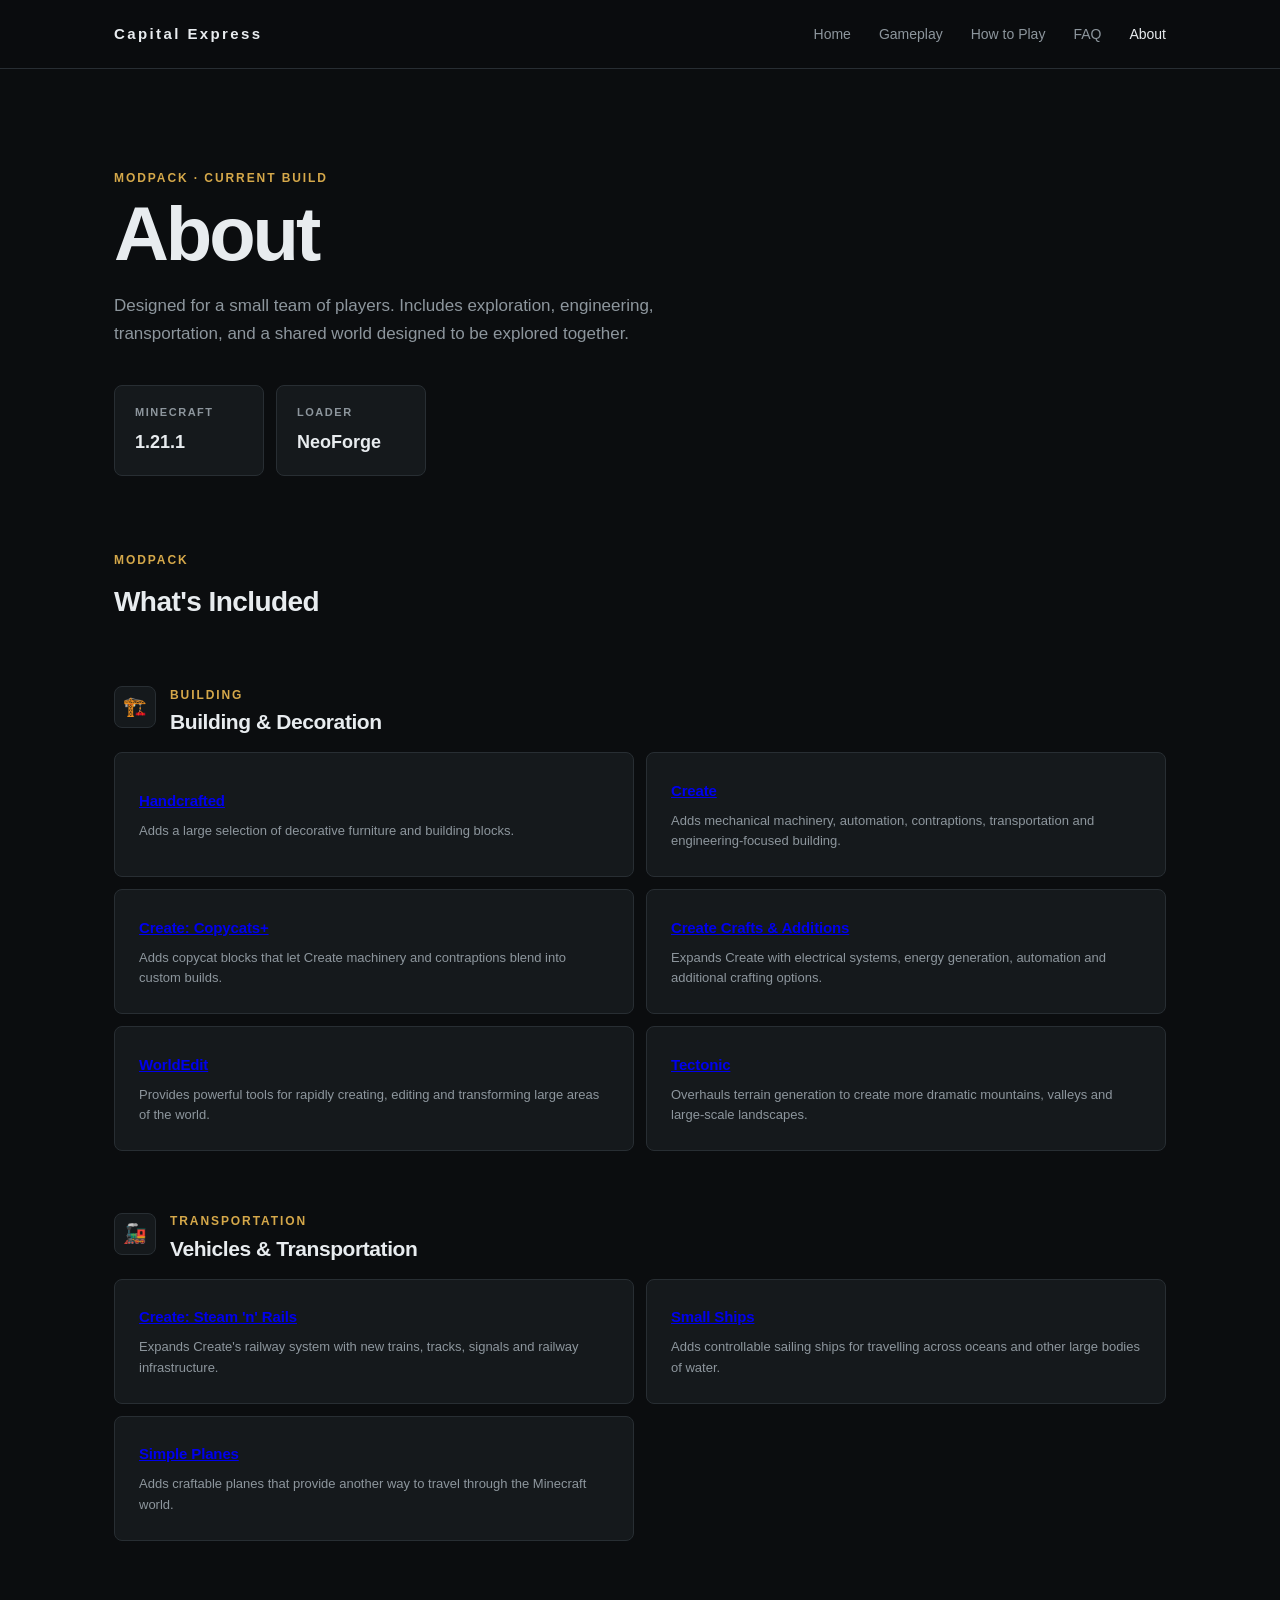
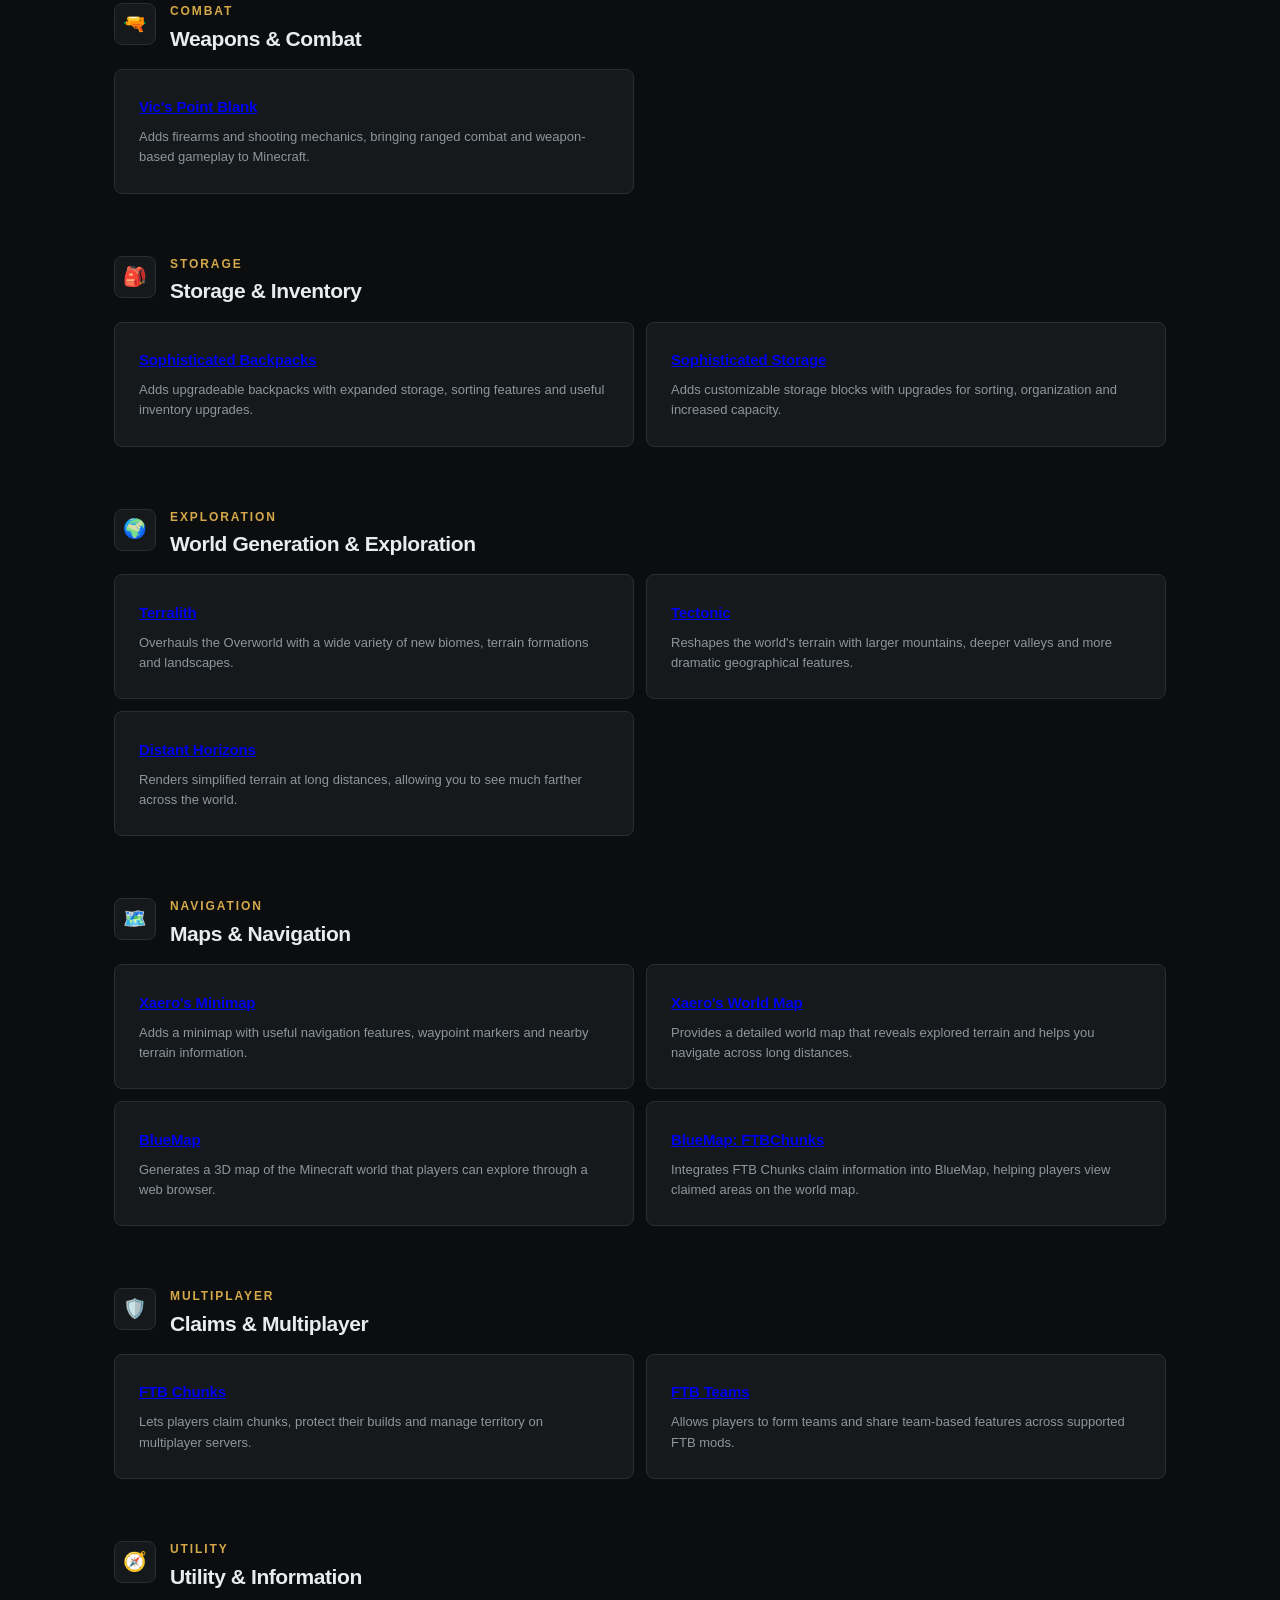
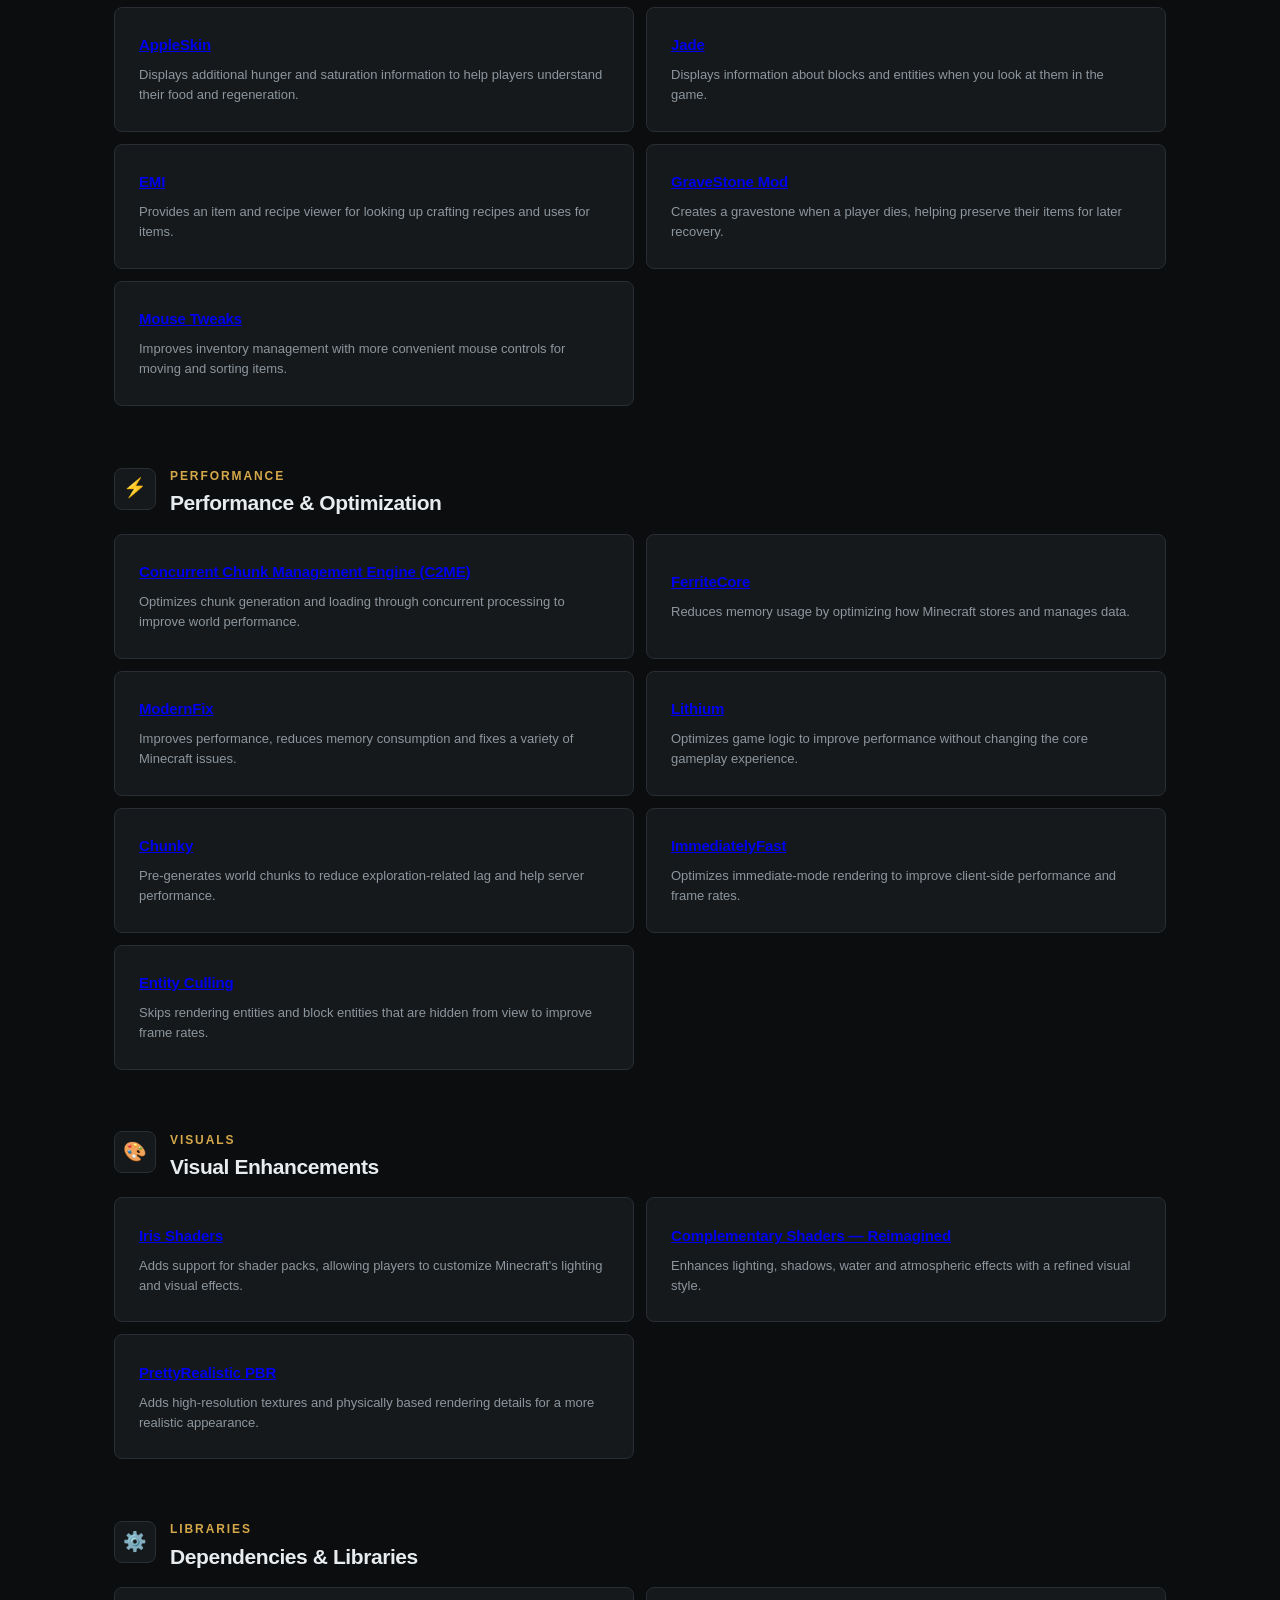
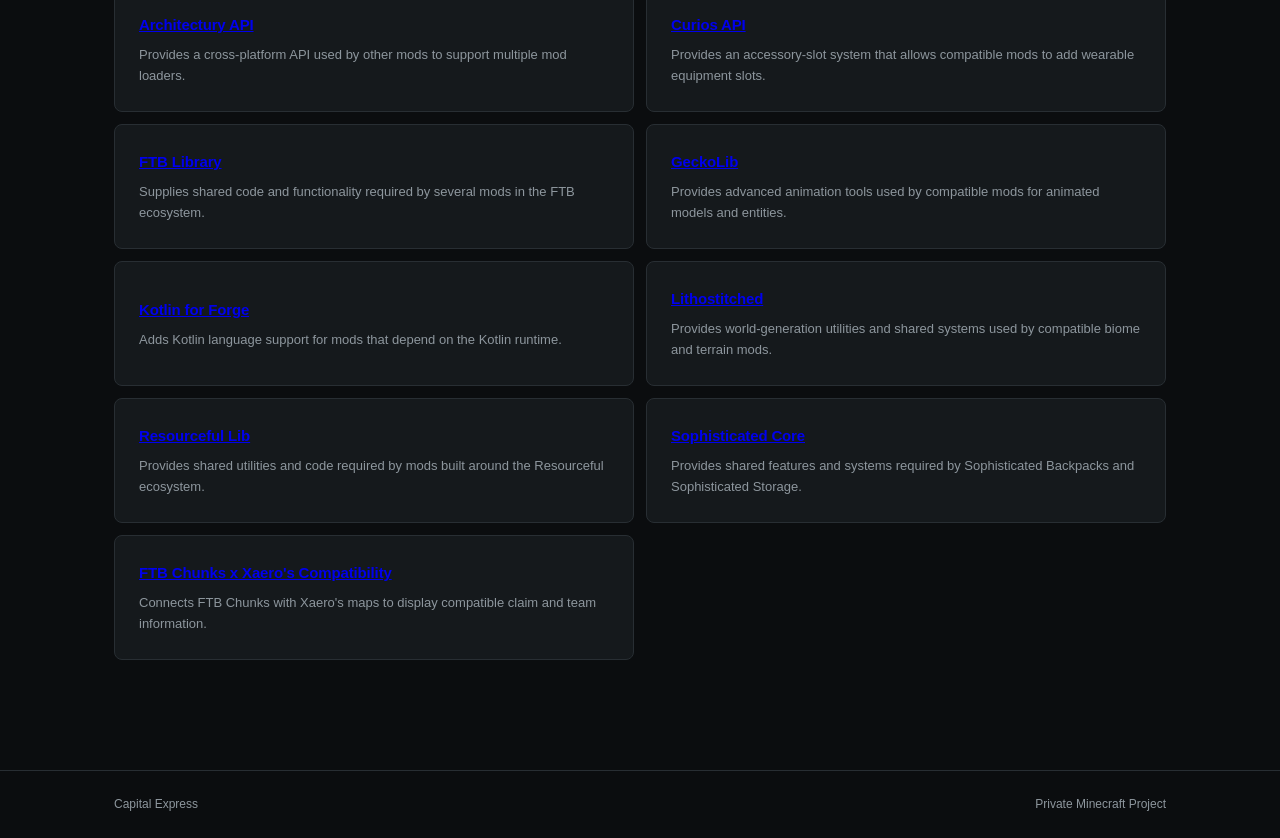
==== about.html @ d64d9ef9 "Update about.html" ====
<!DOCTYPE html>
<html lang="en">
<head>
    <meta charset="UTF-8">
    <meta name="viewport" content="width=device-width, initial-scale=1.0">

    <title>About — Capital Express</title>
    <meta name="description" content="Designed for a small team of players. Includes exploration, engineering, transportation, and a shared world designed to be explored together.">

    <link rel="icon" href="./favicon.ico" type="image/x-icon">
    <link rel="stylesheet" href="style.css">
</head>

<body>

    <header class="navbar">
        <div class="nav-container">

            <a href="index.html" class="logo">
                Capital Express
            </a>

            <nav>
                <a href="index.html">Home</a>
                <a href="gameplay.html">Gameplay</a>
                <a href="how-to-play.html">How to Play</a>
                <a href="faq.html">FAQ</a>
                <a href="about.html" class="active">About</a>
            </nav>

        </div>
    </header>


    <main>

        <!-- Page Header -->
        <section class="page-header">

            <div class="page-header-content">

                <p class="eyebrow">
                    MODPACK · CURRENT BUILD
                </p>

                <h1>About</h1>

                <p class="page-intro">
                Designed for a small team of players. 
                Includes exploration, engineering, transportation, and a shared world designed to be explored together.
                </p>

                <div class="version-info">
                    <div>
                        <span class="card-label">MINECRAFT</span>
                        <strong>1.21.1</strong>
                    </div>

                    <div>
                        <span class="card-label">LOADER</span>
                        <strong>NeoForge</strong>
                    </div>
                </div>

            </div>

        </section>


        <!-- Modpack -->
        <section class="modpack">

            <div class="section-heading">
                <span class="eyebrow">MODPACK</span>
                <h2>What's Included</h2>
            </div>

<!-- Building & Decoration -->

<section class="mod-category">


<div class="mod-category-header">
    <span class="mod-category-icon">🏗️</span>

    <div>
        <span class="eyebrow">BUILDING</span>
        <h3>Building &amp; Decoration</h3>
    </div>
</div>

<div class="mod-list">

    <article class="mod-item">
        <h4><a href="https://www.curseforge.com/minecraft/mc-mods/handcrafted" target="_blank" rel="noopener noreferrer">Handcrafted</a></h4>
        <p>
            Adds a large selection of decorative furniture
            and building blocks.
        </p>
    </article>

    <article class="mod-item">
        <h4><a href="https://www.curseforge.com/minecraft/mc-mods/create" target="_blank" rel="noopener noreferrer">Create</a></h4>
        <p>
            Adds mechanical machinery, automation, contraptions,
            transportation and engineering-focused building.
        </p>
    </article>

    <article class="mod-item">
        <h4><a href="https://www.curseforge.com/minecraft/mc-mods/copycats" target="_blank" rel="noopener noreferrer">Create: Copycats+</a></h4>
        <p>
            Adds copycat blocks that let Create machinery and
            contraptions blend into custom builds.
        </p>
    </article>

    <article class="mod-item">
        <h4><a href="https://www.curseforge.com/minecraft/mc-mods/createaddition" target="_blank" rel="noopener noreferrer">Create Crafts &amp; Additions</a></h4>
        <p>
            Expands Create with electrical systems, energy generation,
            automation and additional crafting options.
        </p>
    </article>

    <article class="mod-item">
        <h4><a href="https://www.curseforge.com/minecraft/mc-mods/worldedit" target="_blank" rel="noopener noreferrer">WorldEdit</a></h4>
        <p>
            Provides powerful tools for rapidly creating, editing
            and transforming large areas of the world.
        </p>
    </article>

    <article class="mod-item">
        <h4><a href="https://www.curseforge.com/minecraft/mc-mods/tectonic" target="_blank" rel="noopener noreferrer">Tectonic</a></h4>
        <p>
            Overhauls terrain generation to create more dramatic
            mountains, valleys and large-scale landscapes.
        </p>
    </article>

</div>


</section>

<!-- Transportation -->

<section class="mod-category">


<div class="mod-category-header">
    <span class="mod-category-icon">🚂</span>

    <div>
        <span class="eyebrow">TRANSPORTATION</span>
        <h3>Vehicles &amp; Transportation</h3>
    </div>
</div>

<div class="mod-list">

    <article class="mod-item">
        <h4><a href="https://www.curseforge.com/minecraft/mc-mods/steam-n-rails-neoforge" target="_blank" rel="noopener noreferrer">Create: Steam 'n' Rails</a></h4>
        <p>
            Expands Create's railway system with new trains,
            tracks, signals and railway infrastructure.
        </p>
    </article>

    <article class="mod-item">
        <h4><a href="https://www.curseforge.com/minecraft/mc-mods/small-ships" target="_blank" rel="noopener noreferrer">Small Ships</a></h4>
        <p>
            Adds controllable sailing ships for travelling across
            oceans and other large bodies of water.
        </p>
    </article>

    <article class="mod-item">
        <h4><a href="https://www.curseforge.com/minecraft/mc-mods/simple-planes" target="_blank" rel="noopener noreferrer">Simple Planes</a></h4>
        <p>
            Adds craftable planes that provide another way to
            travel through the Minecraft world.
        </p>
    </article>

</div>


</section>

<!-- Weapons & Combat -->

<section class="mod-category">


<div class="mod-category-header">
    <span class="mod-category-icon">🔫</span>

    <div>
        <span class="eyebrow">COMBAT</span>
        <h3>Weapons &amp; Combat</h3>
    </div>
</div>

<div class="mod-list">

    <article class="mod-item">
        <h4><a href="https://www.curseforge.com/minecraft/mc-mods/vics-point-blank" target="_blank" rel="noopener noreferrer">Vic's Point Blank</a></h4>
        <p>
            Adds firearms and shooting mechanics, bringing
            ranged combat and weapon-based gameplay to Minecraft.
        </p>
    </article>

</div>


</section>

<!-- Storage & Inventory -->

<section class="mod-category">


<div class="mod-category-header">
    <span class="mod-category-icon">🎒</span>

    <div>
        <span class="eyebrow">STORAGE</span>
        <h3>Storage &amp; Inventory</h3>
    </div>
</div>

<div class="mod-list">

    <article class="mod-item">
        <h4><a href="https://www.curseforge.com/minecraft/mc-mods/sophisticated-backpacks" target="_blank" rel="noopener noreferrer">Sophisticated Backpacks</a></h4>
        <p>
            Adds upgradeable backpacks with expanded storage,
            sorting features and useful inventory upgrades.
        </p>
    </article>

    <article class="mod-item">
        <h4><a href="https://www.curseforge.com/minecraft/mc-mods/sophisticated-storage" target="_blank" rel="noopener noreferrer">Sophisticated Storage</a></h4>
        <p>
            Adds customizable storage blocks with upgrades
            for sorting, organization and increased capacity.
        </p>
    </article>

</div>


</section>

<!-- World Generation -->

<section class="mod-category">


<div class="mod-category-header">
    <span class="mod-category-icon">🌍</span>

    <div>
        <span class="eyebrow">EXPLORATION</span>
        <h3>World Generation &amp; Exploration</h3>
    </div>
</div>

<div class="mod-list">

    <article class="mod-item">
        <h4><a href="https://www.curseforge.com/minecraft/mc-mods/terralith" target="_blank" rel="noopener noreferrer">Terralith</a></h4>
        <p>
            Overhauls the Overworld with a wide variety of
            new biomes, terrain formations and landscapes.
        </p>
    </article>

    <article class="mod-item">
        <h4><a href="https://www.curseforge.com/minecraft/mc-mods/tectonic" target="_blank" rel="noopener noreferrer">Tectonic</a></h4>
        <p>
            Reshapes the world's terrain with larger mountains,
            deeper valleys and more dramatic geographical features.
        </p>
    </article>

    <article class="mod-item">
        <h4><a href="https://www.curseforge.com/minecraft/mc-mods/distant-horizons" target="_blank" rel="noopener noreferrer">Distant Horizons</a></h4>
        <p>
            Renders simplified terrain at long distances,
            allowing you to see much farther across the world.
        </p>
    </article>

</div>


</section>

<!-- Maps & Navigation -->

<section class="mod-category">


<div class="mod-category-header">
    <span class="mod-category-icon">🗺️</span>

    <div>
        <span class="eyebrow">NAVIGATION</span>
        <h3>Maps &amp; Navigation</h3>
    </div>
</div>

<div class="mod-list">

    <article class="mod-item">
        <h4><a href="https://www.curseforge.com/minecraft/mc-mods/xaeros-minimap" target="_blank" rel="noopener noreferrer">Xaero's Minimap</a></h4>
        <p>
            Adds a minimap with useful navigation features,
            waypoint markers and nearby terrain information.
        </p>
    </article>

    <article class="mod-item">
        <h4><a href="https://www.curseforge.com/minecraft/mc-mods/xaeros-world-map" target="_blank" rel="noopener noreferrer">Xaero's World Map</a></h4>
        <p>
            Provides a detailed world map that reveals explored
            terrain and helps you navigate across long distances.
        </p>
    </article>

    <article class="mod-item">
        <h4><a href="https://www.curseforge.com/minecraft/mc-mods/bluemap" target="_blank" rel="noopener noreferrer">BlueMap</a></h4>
        <p>
            Generates a 3D map of the Minecraft world that
            players can explore through a web browser.
        </p>
    </article>

    <article class="mod-item">
        <h4><a href="https://www.curseforge.com/minecraft/mc-mods/bluemap-ftbchunks" target="_blank" rel="noopener noreferrer">BlueMap: FTBChunks</a></h4>
        <p>
            Integrates FTB Chunks claim information into BlueMap,
            helping players view claimed areas on the world map.
        </p>
    </article>

</div>


</section>

<!-- Claims & Multiplayer -->

<section class="mod-category">


<div class="mod-category-header">
    <span class="mod-category-icon">🛡️</span>

    <div>
        <span class="eyebrow">MULTIPLAYER</span>
        <h3>Claims &amp; Multiplayer</h3>
    </div>
</div>

<div class="mod-list">

    <article class="mod-item">
        <h4><a href="https://www.curseforge.com/minecraft/mc-mods/ftb-chunks-forge" target="_blank" rel="noopener noreferrer">FTB Chunks</a></h4>
        <p>
            Lets players claim chunks, protect their builds
            and manage territory on multiplayer servers.
        </p>
    </article>

    <article class="mod-item">
        <h4><a href="https://www.curseforge.com/minecraft/mc-mods/ftb-teams-forge" target="_blank" rel="noopener noreferrer">FTB Teams</a></h4>
        <p>
            Allows players to form teams and share team-based
            features across supported FTB mods.
        </p>
    </article>

</div>


</section>

<!-- Utility & Information -->

<section class="mod-category">


<div class="mod-category-header">
    <span class="mod-category-icon">🧭</span>

    <div>
        <span class="eyebrow">UTILITY</span>
        <h3>Utility &amp; Information</h3>
    </div>
</div>

<div class="mod-list">

    <article class="mod-item">
        <h4><a href="https://www.curseforge.com/minecraft/mc-mods/appleskin" target="_blank" rel="noopener noreferrer">AppleSkin</a></h4>
        <p>
            Displays additional hunger and saturation information
            to help players understand their food and regeneration.
        </p>
    </article>

    <article class="mod-item">
        <h4><a href="https://www.curseforge.com/minecraft/mc-mods/jade" target="_blank" rel="noopener noreferrer">Jade</a></h4>
        <p>
            Displays information about blocks and entities
            when you look at them in the game.
        </p>
    </article>

    <article class="mod-item">
        <h4><a href="https://www.curseforge.com/minecraft/mc-mods/emi" target="_blank" rel="noopener noreferrer">EMI</a></h4>
        <p>
            Provides an item and recipe viewer for looking up
            crafting recipes and uses for items.
        </p>
    </article>

    <article class="mod-item">
        <h4><a href="https://www.curseforge.com/minecraft/mc-mods/gravestone-mod" target="_blank" rel="noopener noreferrer">GraveStone Mod</a></h4>
        <p>
            Creates a gravestone when a player dies,
            helping preserve their items for later recovery.
        </p>
    </article>

    <article class="mod-item">
        <h4><a href="https://www.curseforge.com/minecraft/mc-mods/mouse-tweaks" target="_blank" rel="noopener noreferrer">Mouse Tweaks</a></h4>
        <p>
            Improves inventory management with more convenient
            mouse controls for moving and sorting items.
        </p>
    </article>

</div>

</section>

<!-- Performance & Optimization -->

<section class="mod-category">


<div class="mod-category-header">
    <span class="mod-category-icon">⚡</span>

    <div>
        <span class="eyebrow">PERFORMANCE</span>
        <h3>Performance &amp; Optimization</h3>
    </div>
</div>

<div class="mod-list">

    <article class="mod-item">
        <h4><a href="https://www.curseforge.com/minecraft/mc-mods/c2me" target="_blank" rel="noopener noreferrer">Concurrent Chunk Management Engine (C2ME)</a></h4>
        <p>
            Optimizes chunk generation and loading through
            concurrent processing to improve world performance.
        </p>
    </article>

    <article class="mod-item">
        <h4><a href="https://www.curseforge.com/minecraft/mc-mods/ferritecore" target="_blank" rel="noopener noreferrer">FerriteCore</a></h4>
        <p>
            Reduces memory usage by optimizing how Minecraft
            stores and manages data.
        </p>
    </article>

    <article class="mod-item">
        <h4><a href="https://www.curseforge.com/minecraft/mc-mods/modernfix" target="_blank" rel="noopener noreferrer">ModernFix</a></h4>
        <p>
            Improves performance, reduces memory consumption
            and fixes a variety of Minecraft issues.
        </p>
    </article>

    <article class="mod-item">
        <h4><a href="https://www.curseforge.com/minecraft/mc-mods/lithium" target="_blank" rel="noopener noreferrer">Lithium</a></h4>
        <p>
            Optimizes game logic to improve performance
            without changing the core gameplay experience.
        </p>
    </article>

    <article class="mod-item">
        <h4><a href="https://www.curseforge.com/minecraft/mc-mods/chunky-pregenerator" target="_blank" rel="noopener noreferrer">Chunky</a></h4>
        <p>
            Pre-generates world chunks to reduce exploration-related
            lag and help server performance.
        </p>
    </article>

    <article class="mod-item">
        <h4><a href="https://www.curseforge.com/minecraft/mc-mods/immediatelyfast" target="_blank" rel="noopener noreferrer">ImmediatelyFast</a></h4>
        <p>
            Optimizes immediate-mode rendering to improve
            client-side performance and frame rates.
        </p>
    </article>

    <article class="mod-item">
        <h4><a href="https://www.curseforge.com/minecraft/mc-mods/entityculling" target="_blank" rel="noopener noreferrer">Entity Culling</a></h4>
        <p>
            Skips rendering entities and block entities that
            are hidden from view to improve frame rates.
        </p>
    </article>

</div>


</section>

<!-- Visual Enhancements -->

<section class="mod-category">


<div class="mod-category-header">
    <span class="mod-category-icon">🎨</span>

    <div>
        <span class="eyebrow">VISUALS</span>
        <h3>Visual Enhancements</h3>
    </div>
</div>

<div class="mod-list">

    <article class="mod-item">
        <h4><a href="https://www.curseforge.com/minecraft/mc-mods/irisshaders" target="_blank" rel="noopener noreferrer">Iris Shaders</a></h4>
        <p>
            Adds support for shader packs, allowing players
            to customize Minecraft's lighting and visual effects.
        </p>
    </article>

    <article class="mod-item">
        <h4><a href="https://www.curseforge.com/minecraft/shaders/complementary-reimagined" target="_blank" rel="noopener noreferrer">Complementary Shaders — Reimagined</a></h4>
        <p>
            Enhances lighting, shadows, water and atmospheric
            effects with a refined visual style.
        </p>
    </article>

    <article class="mod-item">
        <h4><a href="https://www.curseforge.com/minecraft/texture-packs/prettyrealistic-pbr" target="_blank" rel="noopener noreferrer">PrettyRealistic PBR</a></h4>
        <p>
            Adds high-resolution textures and physically based
            rendering details for a more realistic appearance.
        </p>
    </article>

</div>


</section>

<!-- Dependencies & Libraries -->

<section class="mod-category">


<div class="mod-category-header">
    <span class="mod-category-icon">⚙️</span>

    <div>
        <span class="eyebrow">LIBRARIES</span>
        <h3>Dependencies &amp; Libraries</h3>
    </div>
</div>

<div class="mod-list">

    <article class="mod-item">
        <h4><a href="https://www.curseforge.com/minecraft/mc-mods/architectury-api" target="_blank" rel="noopener noreferrer">Architectury API</a></h4>
        <p>
            Provides a cross-platform API used by other mods
            to support multiple mod loaders.
        </p>
    </article>

    <article class="mod-item">
        <h4><a href="https://www.curseforge.com/minecraft/mc-mods/curios" target="_blank" rel="noopener noreferrer">Curios API</a></h4>
        <p>
            Provides an accessory-slot system that allows
            compatible mods to add wearable equipment slots.
        </p>
    </article>

    <article class="mod-item">
        <h4><a href="https://www.curseforge.com/minecraft/mc-mods/ftb-library-forge" target="_blank" rel="noopener noreferrer">FTB Library</a></h4>
        <p>
            Supplies shared code and functionality required
            by several mods in the FTB ecosystem.
        </p>
    </article>

    <article class="mod-item">
        <h4><a href="https://www.curseforge.com/minecraft/mc-mods/geckolib" target="_blank" rel="noopener noreferrer">GeckoLib</a></h4>
        <p>
            Provides advanced animation tools used by
            compatible mods for animated models and entities.
        </p>
    </article>

    <article class="mod-item">
        <h4><a href="https://www.curseforge.com/minecraft/mc-mods/kotlin-for-forge" target="_blank" rel="noopener noreferrer">Kotlin for Forge</a></h4>
        <p>
            Adds Kotlin language support for mods that
            depend on the Kotlin runtime.
        </p>
    </article>

    <article class="mod-item">
        <h4><a href="https://www.curseforge.com/minecraft/mc-mods/lithostitched" target="_blank" rel="noopener noreferrer">Lithostitched</a></h4>
        <p>
            Provides world-generation utilities and shared
            systems used by compatible biome and terrain mods.
        </p>
    </article>

    <article class="mod-item">
        <h4><a href="https://www.curseforge.com/minecraft/mc-mods/resourceful-lib" target="_blank" rel="noopener noreferrer">Resourceful Lib</a></h4>
        <p>
            Provides shared utilities and code required
            by mods built around the Resourceful ecosystem.
        </p>
    </article>

    <article class="mod-item">
        <h4><a href="https://www.curseforge.com/minecraft/mc-mods/sophisticated-core" target="_blank" rel="noopener noreferrer">Sophisticated Core</a></h4>
        <p>
            Provides shared features and systems required
            by Sophisticated Backpacks and Sophisticated Storage.
        </p>
    </article>

    <article class="mod-item">
        <h4><a href="https://www.curseforge.com/minecraft/mc-mods/ftbxaerocompat" target="_blank" rel="noopener noreferrer">FTB Chunks x Xaero's Compatibility</a></h4>
        <p>
            Connects FTB Chunks with Xaero's maps to display
            compatible claim and team information.
        </p>
    </article>

</div>


</section>


        </section>

    </main>


    <footer>

        <div class="footer-container">

            <span>Capital Express</span>

            <span>
                Private Minecraft Project
            </span>

        </div>

    </footer>


</body>
</html>
---- style.css ----
:root {
    --background: #0b0d0f;
    --background-light: #111417;
    --panel: #15191c;
    --panel-hover: #1a1f23;

    --border: #282e33;

    --text: #e8ecef;
    --text-muted: #8d969d;

    --accent: #d5a84a;
    --accent-dark: #806329;

    --success: #63b879;
    --warning: #d5a84a;

    --max-width: 1100px;
}


/* -------------------------
   Reset
------------------------- */

* {
    box-sizing: border-box;
    margin: 0;
    padding: 0;
}


html {
    scroll-behavior: smooth;
}


body {
    background: var(--background);
    color: var(--text);

    font-family:
        Inter,
        -apple-system,
        BlinkMacSystemFont,
        "Segoe UI",
        sans-serif;

    line-height: 1.6;
}


/* -------------------------
   Navigation
------------------------- */

.navbar {
    position: sticky;
    top: 0;
    z-index: 100;

    background: rgba(11, 13, 15, 0.94);
    border-bottom: 1px solid var(--border);

    backdrop-filter: blur(10px);
}


.nav-container {
    max-width: var(--max-width);
    margin: 0 auto;

    padding: 0 24px;

    min-height: 68px;

    display: flex;
    align-items: center;
    justify-content: space-between;
}


.logo {
    color: var(--text);

    font-size: 15px;
    font-weight: 800;
    letter-spacing: 0.16em;

    text-decoration: none;
}


nav {
    display: flex;
    gap: 28px;
}


nav a {
    color: var(--text-muted);

    font-size: 14px;
    font-weight: 500;

    text-decoration: none;

    transition: color 0.2s ease;
}


nav a:hover,
nav a.active {
    color: var(--text);
}


/* -------------------------
   Hero
------------------------- */

.hero {
    max-width: var(--max-width);
    margin: 0 auto;

    padding: 120px 24px 90px;
}


.hero-content {
    max-width: 720px;
}


.eyebrow {
    color: var(--accent);

    font-size: 12px;
    font-weight: 700;
    letter-spacing: 0.16em;
}


.hero h1 {
    margin-top: 12px;

    font-size: clamp(48px, 8vw, 88px);
    line-height: 0.95;

    letter-spacing: -0.04em;
}


.tagline {
    margin-top: 22px;

    color: var(--text);

    font-size: clamp(22px, 3vw, 32px);
    font-weight: 500;
}


.intro {
    max-width: 620px;

    margin-top: 18px;

    color: var(--text-muted);

    font-size: 17px;
}


/* -------------------------
   Server Cards
------------------------- */

.server-section {
    max-width: var(--max-width);
    margin: 0 auto;

    padding: 0 24px 100px;

    display: grid;
    grid-template-columns: repeat(3, 1fr);

    gap: 16px;
}


.server-card {
    padding: 28px;

    background: var(--panel);

    border: 1px solid var(--border);
    border-radius: 8px;

    transition:
        background 0.2s ease,
        border-color 0.2s ease;
}


.server-card:hover {
    background: var(--panel-hover);
    border-color: #353d43;
}


.card-label {
    display: block;

    color: var(--text-muted);

    font-size: 11px;
    font-weight: 700;

    letter-spacing: 0.14em;
}


.status {
    margin-top: 18px;

    display: flex;
    align-items: center;
    gap: 10px;

    font-size: 22px;
    font-weight: 600;
}


.status-dot {
    width: 9px;
    height: 9px;

    border-radius: 50%;
}


.status-dot.coming-soon {
    background: var(--warning);

    box-shadow:
        0 0 0 4px rgba(213, 168, 74, 0.1);
}


.big-value {
    margin-top: 18px;

    font-size: 32px;
    font-weight: 700;
}


.server-card p {
    margin-top: 10px;

    color: var(--text-muted);

    font-size: 14px;
}


/* -------------------------
   Development
------------------------- */

.development {
    max-width: var(--max-width);
    margin: 0 auto;

    padding: 0 24px 110px;
}


.section-heading {
    margin-bottom: 24px;
}


.section-heading h2 {
    margin-top: 8px;

    font-size: 28px;
    letter-spacing: -0.02em;
}


.development-list {
    border-top: 1px solid var(--border);
}


.development-item {
    padding: 20px 4px;

    border-bottom: 1px solid var(--border);

    display: flex;
    align-items: center;
    justify-content: space-between;
    gap: 20px;
}


.development-item div {
    display: flex;
    flex-direction: column;
}


.development-item strong {
    font-size: 15px;
}


.development-item span {
    color: var(--text-muted);
    font-size: 13px;
}


.badge {
    padding: 5px 9px;

    border: 1px solid var(--border);
    border-radius: 4px;

    font-size: 10px !important;
    font-weight: 700;

    letter-spacing: 0.08em;
}


.badge.testing {
    color: var(--success);
    border-color: rgba(99, 184, 121, 0.3);
}


.badge.preparation {
    color: var(--warning);
    border-color: rgba(213, 168, 74, 0.3);
}


.badge.upcoming {
    color: var(--text-muted);
}


/* -------------------------
   Footer
------------------------- */

footer {
    border-top: 1px solid var(--border);
}


.footer-container {
    max-width: var(--max-width);
    margin: 0 auto;

    padding: 24px;

    display: flex;
    justify-content: space-between;
    gap: 20px;

    color: var(--text-muted);

    font-size: 12px;
}


/* -------------------------
   Mobile
------------------------- */

@media (max-width: 700px) {

    .nav-container {
        min-height: 60px;
    }


    nav {
        gap: 15px;
    }


    nav a {
        font-size: 12px;
    }


    .hero {
        padding-top: 80px;
        padding-bottom: 60px;
    }


    .server-section {
        grid-template-columns: 1fr;

        padding-bottom: 80px;
    }


    .development {
        padding-bottom: 80px;
    }


    .footer-container {
        flex-direction: column;
    }

}

/* -------------------------
   About / Modpack
------------------------- */

.page-header {
    max-width: var(--max-width);
    margin: 0 auto;
    padding: 100px 24px 70px;
}

.page-header-content {
    max-width: 760px;
}

.page-header h1 {
    margin-top: 10px;

    font-size: clamp(48px, 8vw, 76px);
    line-height: 0.95;

    letter-spacing: -0.04em;
}

.page-intro {
    max-width: 650px;
    margin-top: 22px;

    color: var(--text-muted);
    font-size: 17px;
    line-height: 1.6;
}

.version-info {
    display: flex;
    gap: 12px;
    margin-top: 38px;
}

.version-info > div {
    min-width: 150px;

    padding: 18px 20px;

    background: var(--panel);
    border: 1px solid var(--border);
    border-radius: 8px;
}

.version-info strong {
    display: block;
    margin-top: 7px;

    font-size: 18px;
}


/* -------------------------
   Modpack
------------------------- */

.modpack {
    max-width: var(--max-width);
    margin: 0 auto;
    padding: 0 24px 110px;
}

.modpack .section-heading {
    margin-bottom: 10px;
}

.mod-category {
    margin-top: 56px;
}


/* Category header */

.mod-category-header {
    display: flex;
    align-items: center;
    gap: 14px;

    margin-bottom: 18px;
}

.mod-category-icon {
    width: 42px;
    height: 42px;

    display: flex;
    align-items: center;
    justify-content: center;

    background: var(--panel);

    border: 1px solid var(--border);
    border-radius: 8px;

    font-size: 19px;
    flex-shrink: 0;
}

.mod-category-header h3 {
    margin-top: 3px;

    font-size: 21px;
    line-height: 1.2;
    letter-spacing: -0.02em;
}


/* -------------------------
   Mod Cards
------------------------- */

.mod-list {
    display: grid;
    grid-template-columns: repeat(2, minmax(0, 1fr));
    gap: 12px;
}

.mod-item {
    min-height: 125px;

    display: flex;
    flex-direction: column;
    justify-content: center;

    padding: 22px 24px;

    background: var(--panel);

    border: 1px solid var(--border);
    border-radius: 8px;

    transition:
        background 0.2s ease,
        border-color 0.2s ease,
        transform 0.2s ease;
}

.mod-item:hover {
    background: var(--panel-hover);
    border-color: #353d43;

    transform: translateY(-2px);
}

.mod-item h4 {
    font-size: 15px;
    font-weight: 650;
    letter-spacing: -0.01em;
}

.mod-item p {
    max-width: 600px;

    margin-top: 8px;

    color: var(--text-muted);

    font-size: 13px;
    line-height: 1.55;
}


/* -------------------------
   Mobile
------------------------- */

@media (max-width: 700px) {

    .page-header {
        padding-top: 80px;
        padding-bottom: 55px;
    }

    .page-intro {
        font-size: 16px;
    }

    .version-info {
        flex-direction: column;
    }

    .version-info > div {
        width: 100%;
    }

    .modpack {
        padding-bottom: 80px;
    }

    .mod-category {
        margin-top: 46px;
    }

    .mod-list {
        grid-template-columns: 1fr;
    }

    .mod-item {
        min-height: 0;
        padding: 19px 20px;
    }

    .mod-category-icon {
        width: 38px;
        height: 38px;
        font-size: 17px;
    }

    .mod-category-header h3 {
        font-size: 19px;
    }
}

/* -------------------------
   How to Play
------------------------- */

.how-to-play {
    max-width: var(--max-width);
    margin: 0 auto;

    padding: 0 24px 110px;
}


/* -------------------------
   Setup Grid
------------------------- */

.setup-grid {
    display: grid;

    grid-template-columns: repeat(2, minmax(0, 1fr));

    gap: 12px;

    max-width: 900px;
    margin: 0 auto;
}


/* -------------------------
   Setup Cards
------------------------- */

.setup-step {
    min-height: 280px;

    display: flex;
    flex-direction: column;

    padding: 26px;

    background: var(--panel);

    border: 1px solid var(--border);
    border-radius: 8px;

    transition:
        background 0.2s ease,
        border-color 0.2s ease,
        transform 0.2s ease;
}

.setup-step:hover {
    background: var(--panel-hover);
    border-color: #353d43;

    transform: translateY(-2px);
}


/* Step number */

.setup-step-number {
    width: 42px;
    height: 42px;

    display: flex;
    align-items: center;
    justify-content: center;

    margin-bottom: 22px;

    background: var(--background-light);

    border: 1px solid var(--border);
    border-radius: 7px;

    color: var(--accent);

    font-size: 12px;
    font-weight: 700;
    letter-spacing: 0.04em;
}


/* Content */

.setup-step-content h3 {
    margin-top: 5px;

    font-size: 21px;
    line-height: 1.2;

    letter-spacing: -0.02em;
}

.setup-step-content > p {
    margin-top: 10px;

    color: var(--text-muted);

    font-size: 13px;
    line-height: 1.6;
}


/* -------------------------
   Buttons
------------------------- */

.setup-button {
    display: inline-flex;
    align-items: center;
    justify-content: center;

    width: fit-content;

    margin-top: auto;
    padding: 10px 15px;

    background: var(--accent);
    color: #111;

    border: 1px solid var(--accent);
    border-radius: 6px;

    font-size: 12px;
    font-weight: 700;

    text-decoration: none;

    transition:
        background 0.2s ease,
        border-color 0.2s ease,
        transform 0.2s ease;
}

.setup-button:hover {
    background: #e2b85c;
    border-color: #e2b85c;

    transform: translateY(-1px);
}


/* -------------------------
   Server Address
------------------------- */

.server-address {
    display: flex;
    align-items: center;
    justify-content: space-between;

    gap: 15px;

    margin-top: auto;
    padding: 14px 16px;

    background: var(--background-light);

    border: 1px solid var(--border);
    border-radius: 7px;
}

.server-address span {
    color: var(--text-muted);

    font-size: 9px;
    font-weight: 700;
    letter-spacing: 0.08em;
}

.server-address strong {
    font-family: monospace;

    color: var(--text);

    font-size: 13px;
}


/* -------------------------
   Notes
------------------------- */

.setup-note {
    margin-top: 12px !important;

    font-size: 11px !important;
}


/* -------------------------
   Practical Settings
------------------------- */

.settings-list {
    display: grid;

    gap: 8px;

    margin-top: 18px;
}

.setting {
    display: flex;
    align-items: center;
    justify-content: space-between;

    gap: 15px;

    padding: 10px 12px;

    background: var(--background-light);

    border: 1px solid var(--border);
    border-radius: 6px;
}

.setting span {
    color: var(--text-muted);

    font-size: 11px;
}

.setting strong {
    font-size: 11px;
    font-weight: 650;

    text-align: right;
}


/* -------------------------
   Mobile
------------------------- */

@media (max-width: 700px) {

    .how-to-play {
        padding-bottom: 80px;
    }

    .setup-grid {
        grid-template-columns: 1fr;

        max-width: 100%;
    }

    .setup-step {
        min-height: 0;

        padding: 22px;
    }

    .setup-step-number {
        margin-bottom: 18px;
    }

    .setup-step-content h3 {
        font-size: 20px;
    }

    .server-address {
        align-items: flex-start;
        flex-direction: column;

        gap: 6px;
    }

    .server-address strong {
        word-break: break-all;
    }

}

/* -------------------------
FAQ
------------------------- */

.faq {
    max-width: 820px;
    margin: 0 auto;
    padding: 0 24px 110px;
}

.faq-list {
    display: grid;
    gap: 10px;
}

.faq-item {
    background: var(--panel);

    border: 1px solid var(--border);
    border-radius: 8px;

    overflow: hidden;

    transition:
        background 0.2s ease,
        border-color 0.2s ease;
}



}

.faq-item:hover {
background: var(--panel-hover);
border-color: #353d43;
}

/* Question */

.faq-question {
display: flex;
align-items: center;
justify-content: space-between;


gap: 24px;

padding: 22px 24px;

cursor: pointer;

list-style: none;

font-size: 15px;
font-weight: 600;

transition: color 0.2s ease;


}

.faq-question::-webkit-details-marker {
display: none;
}

.faq-question::after {
content: "+";


width: 28px;
height: 28px;

display: flex;
align-items: center;
justify-content: center;

flex-shrink: 0;

background: var(--background-light);

border: 1px solid var(--border);
border-radius: 6px;

color: var(--accent);

font-size: 18px;
font-weight: 400;

transition:
    transform 0.2s ease,
    background 0.2s ease;


}

.faq-question:hover {
color: var(--accent);
}

.faq-item[open] .faq-question::after {
transform: rotate(45deg);
background: var(--panel);
}

/* Answer */

.faq-answer {
max-width: 720px;


margin: -2px 24px 0;

padding: 0 0 24px;

color: var(--text-muted);

font-size: 14px;
line-height: 1.7;
```

}

.faq-answer p {
padding-top: 2px;
}

.faq-answer a {
color: var(--accent);

```
text-decoration: none;
```

}

.faq-answer a:hover {
text-decoration: underline;
}

/* -------------------------
FAQ Mobile
------------------------- */

@media (max-width: 700px) {

```
.faq {
    padding: 0 20px 80px;
}

.faq-list {
    gap: 8px;
}

.faq-question {
    padding: 19px 18px;

    font-size: 14px;
}

.faq-question::after {
    width: 26px;
    height: 26px;
}

.faq-answer {
    margin: -2px 18px 0;

    padding-bottom: 20px;

    font-size: 13px;
}
```

}

.status-dot.online {
    background: #4ade80;
}

.status-dot.offline {
    background: #f87171;
}
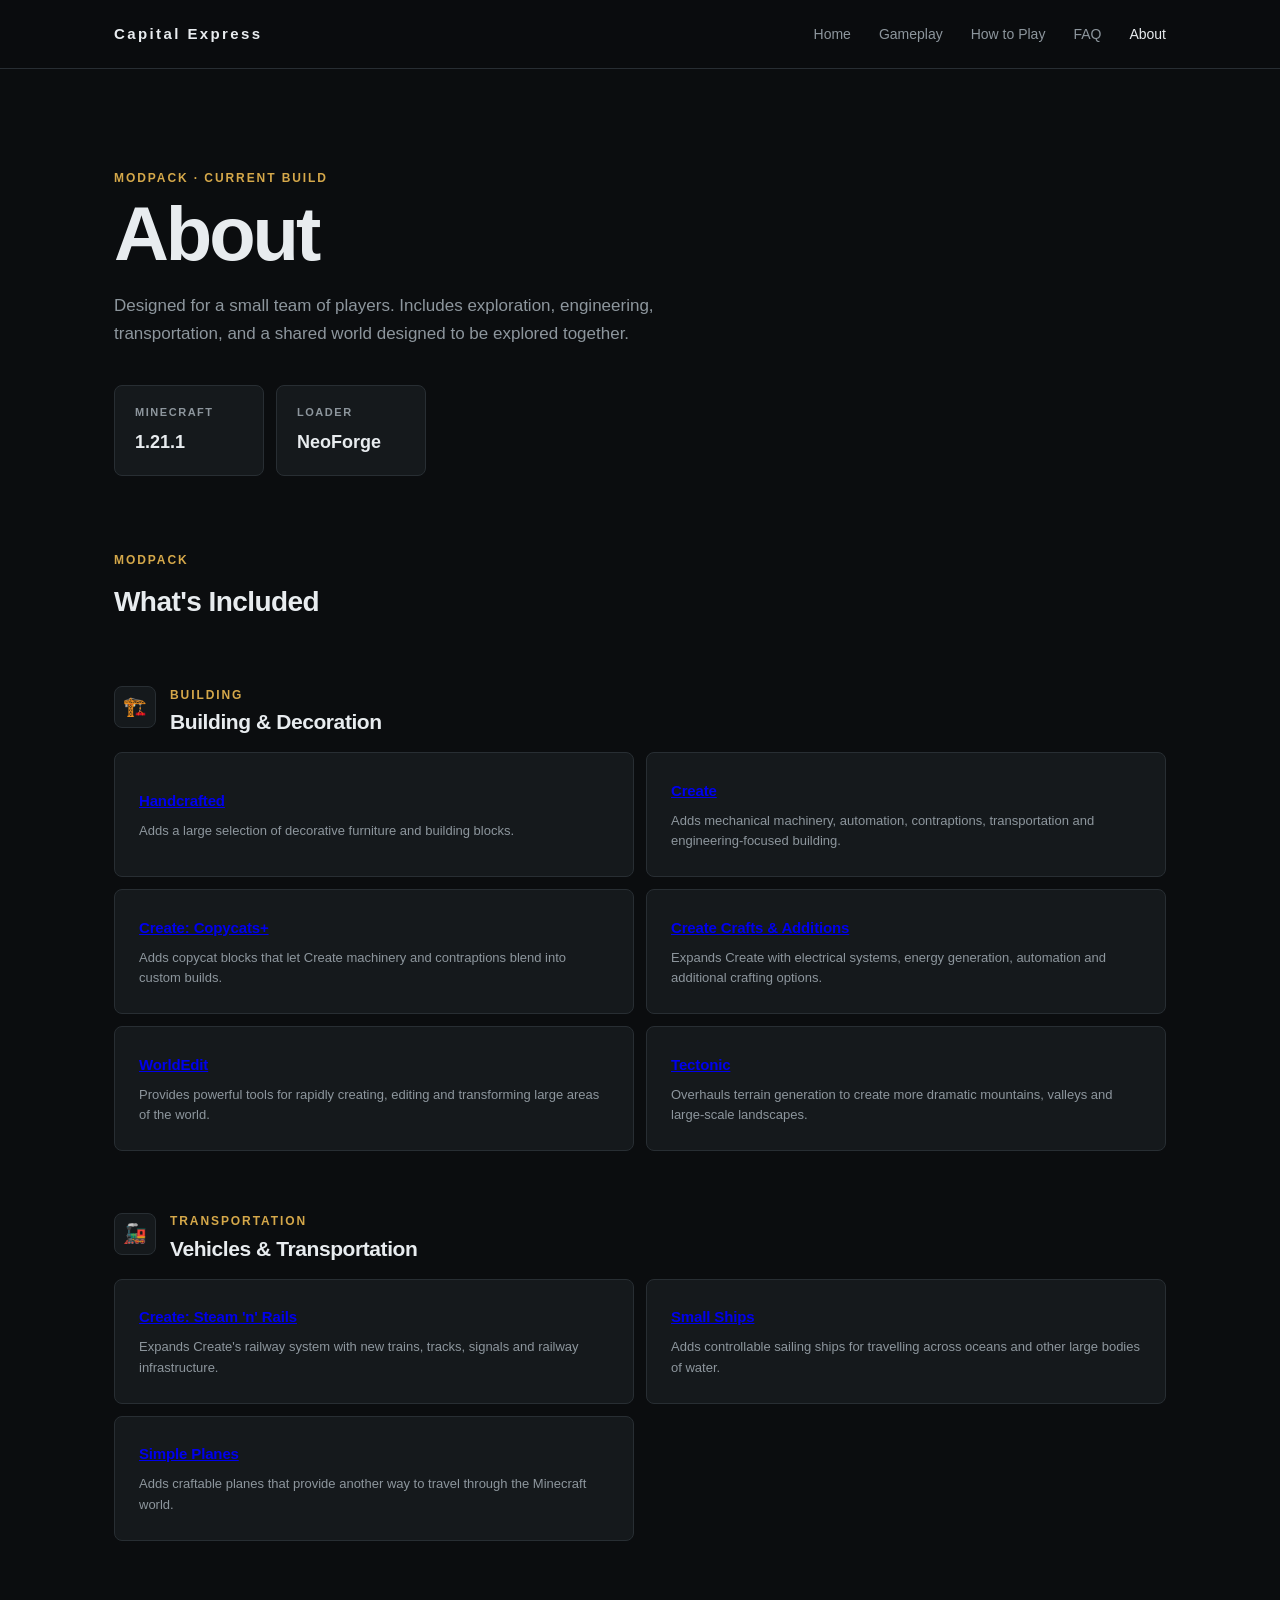
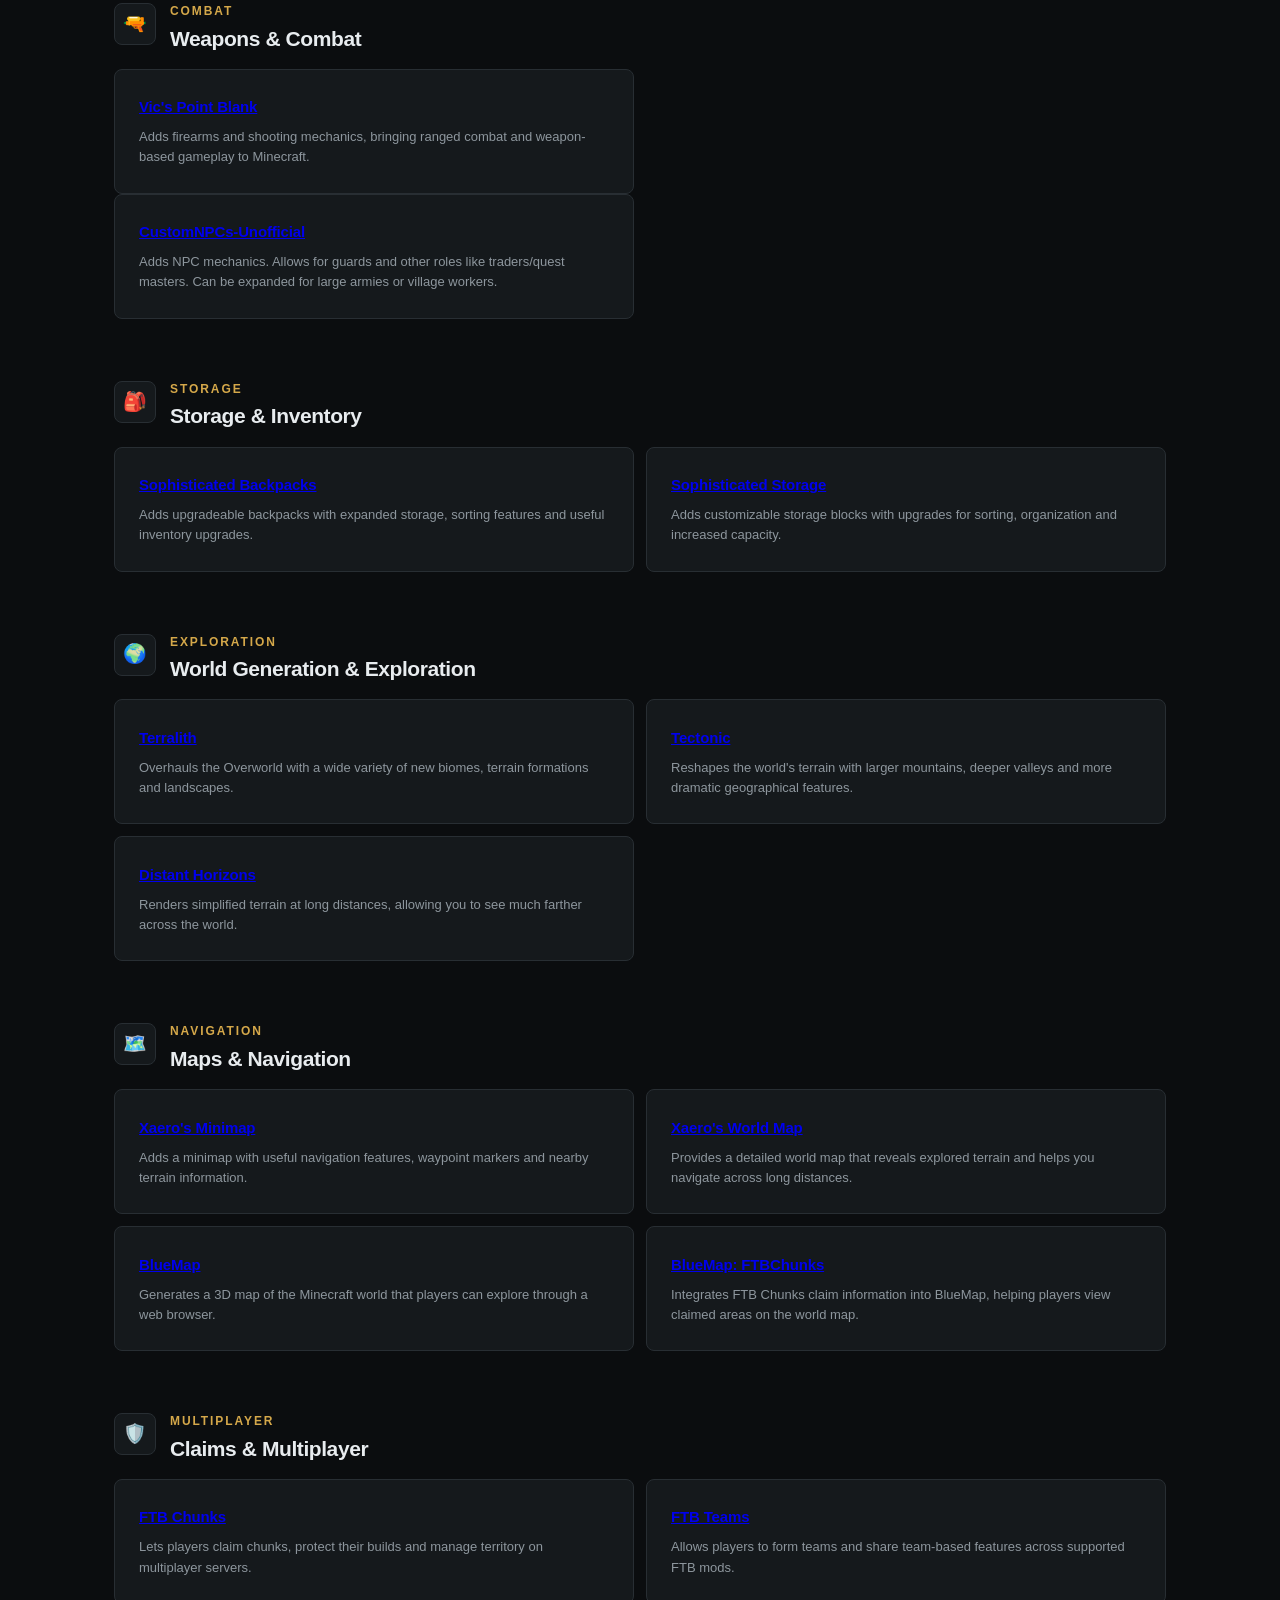
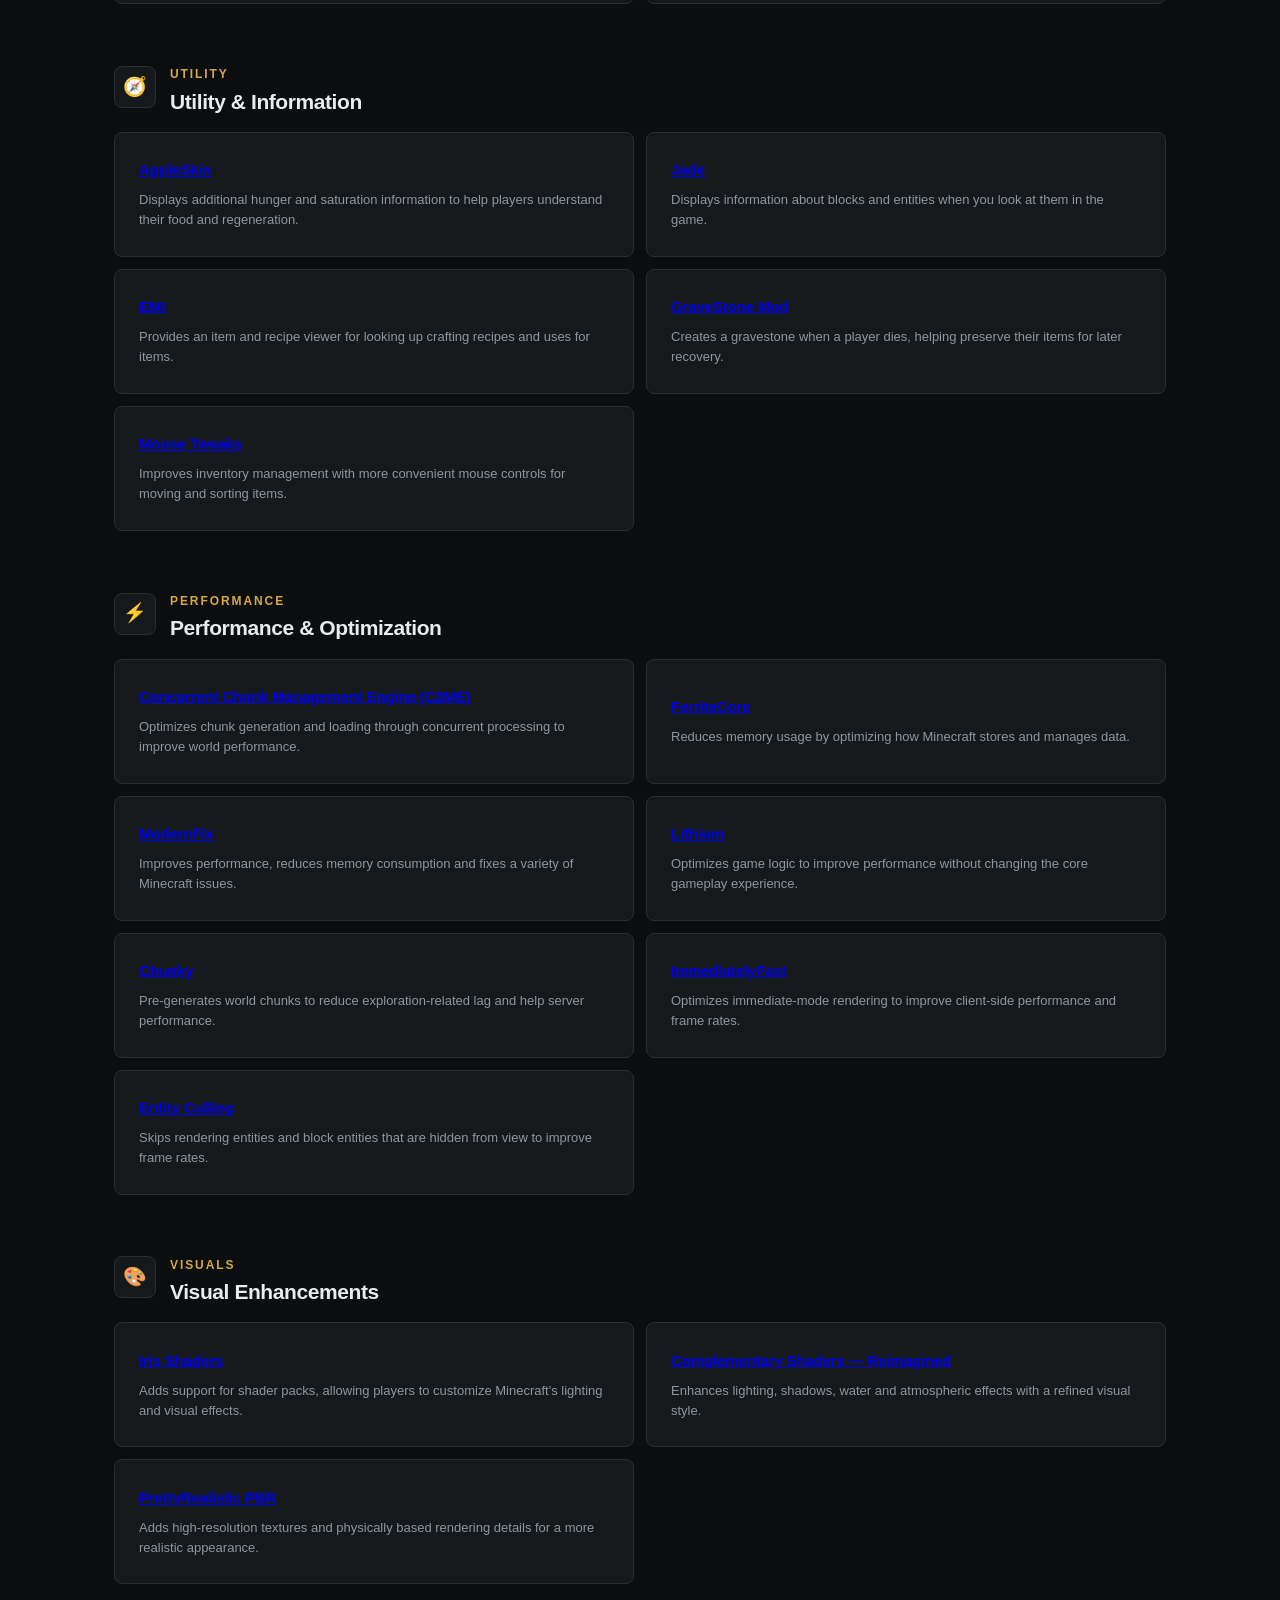
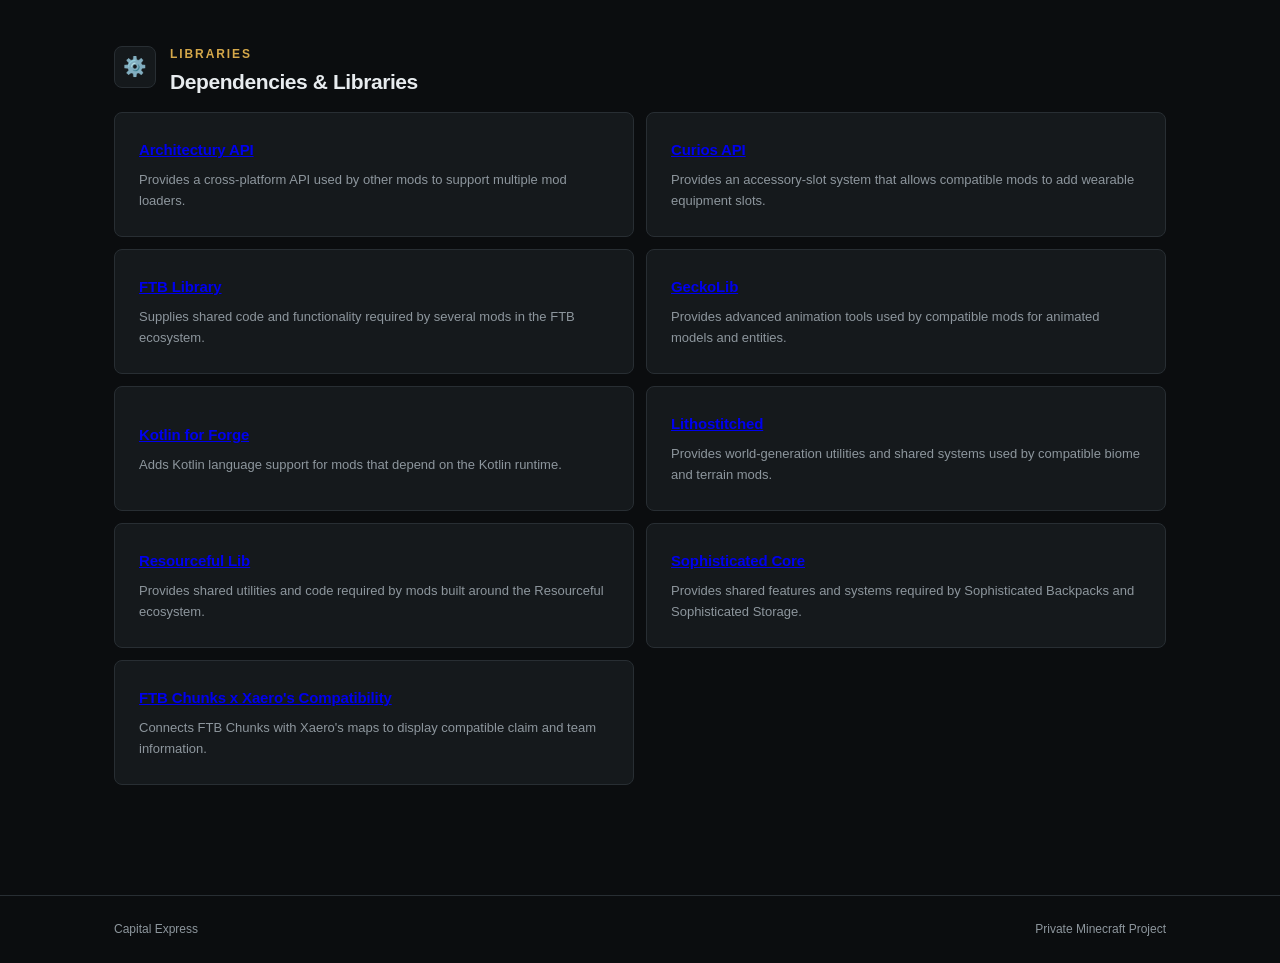
==== commit c1d8a1b1: "Add CustomNPCs-Unofficial mod details Added a new mod item for CustomNPCs-Unofficial with a descript" ====
--- a/about.html
+++ b/about.html
@@ -7,7 +7,6 @@
     <title>About — Capital Express</title>
     <meta name="description" content="Designed for a small team of players. Includes exploration, engineering, transportation, and a shared world designed to be explored together.">
 
-    <link rel="icon" href="./favicon.ico" type="image/x-icon">
     <link rel="stylesheet" href="style.css">
 </head>
 
@@ -215,6 +214,16 @@
 
 </div>
 
+    <div class="mod-list">
+
+    <article class="mod-item">
+        <h4><a href="https://www.curseforge.com/minecraft/mc-mods/customnpcs-unofficial">CustomNPCs-Unofficial</a></h4>
+        <p>
+            Adds NPC mechanics. Allows for guards and other roles like traders/quest masters. Can be expanded for large armies or village workers.
+        </p>
+    </article>
+
+</div>
 
 </section>
 
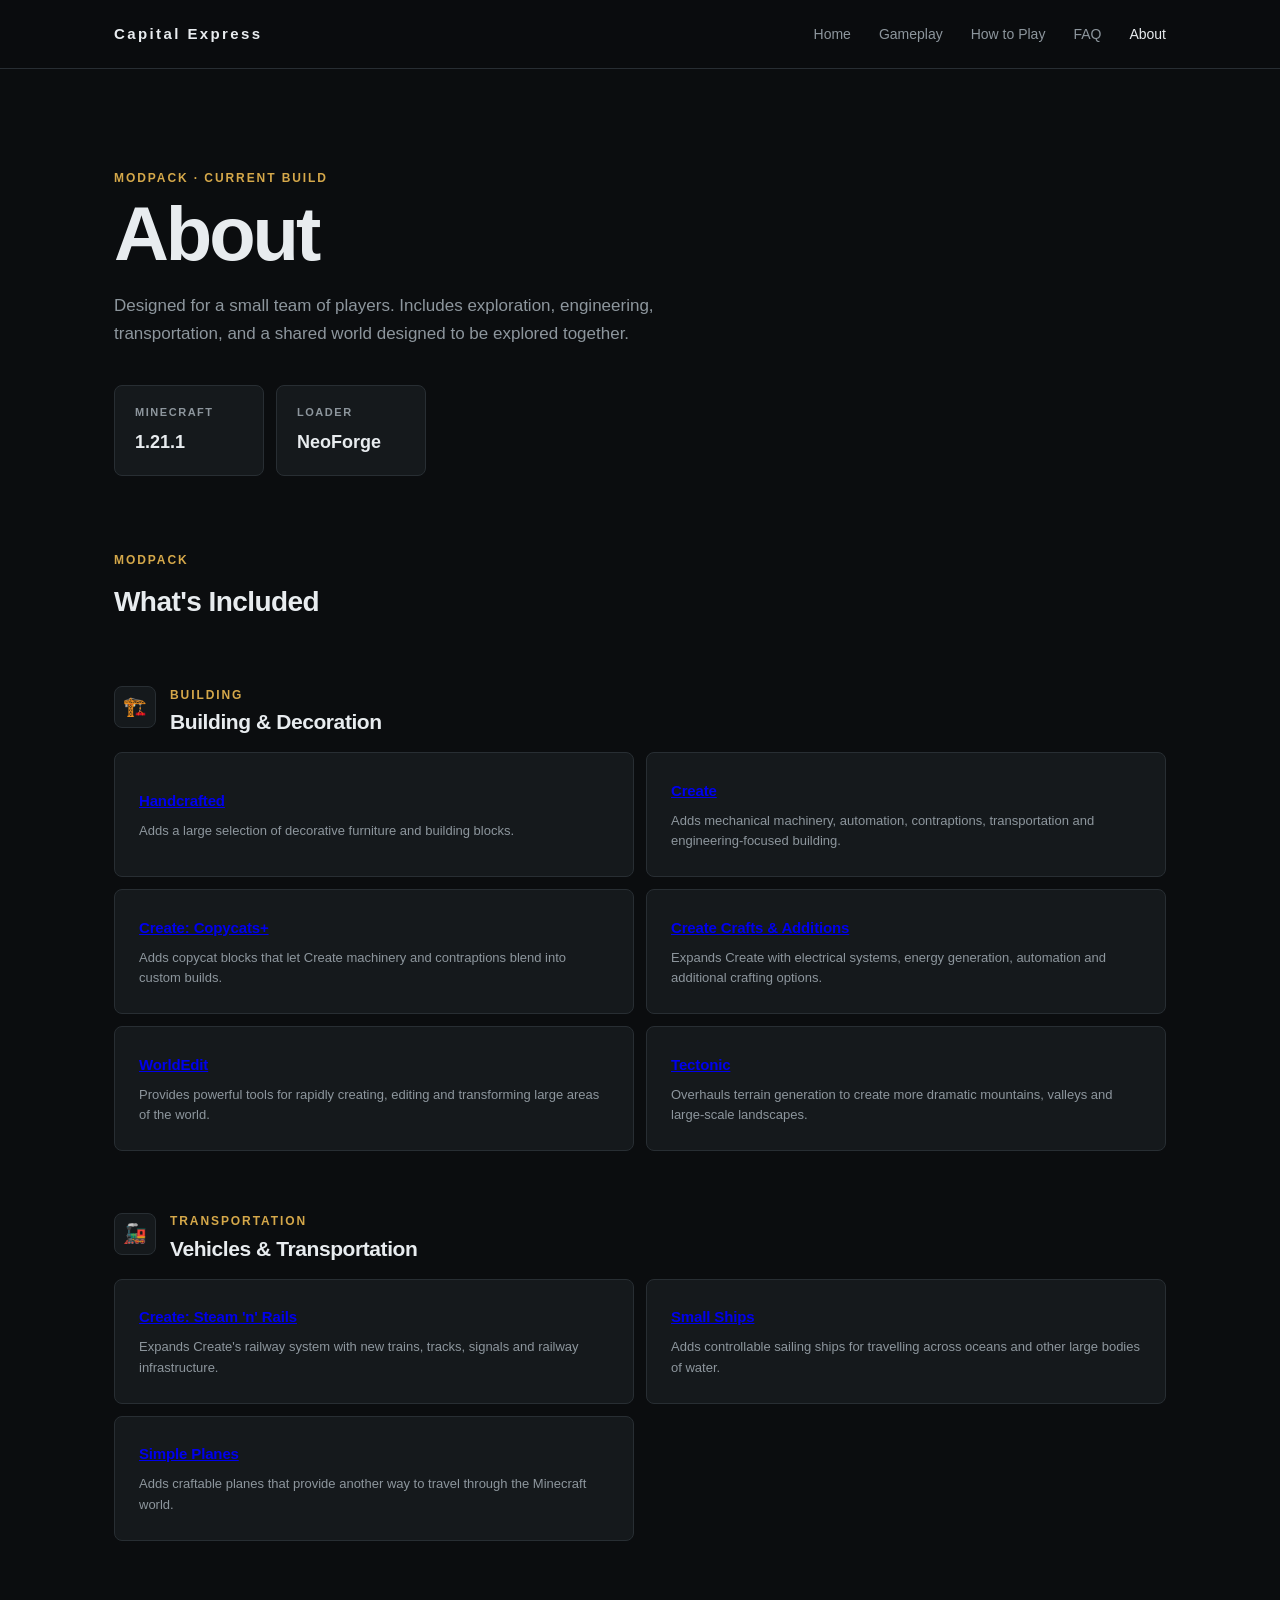
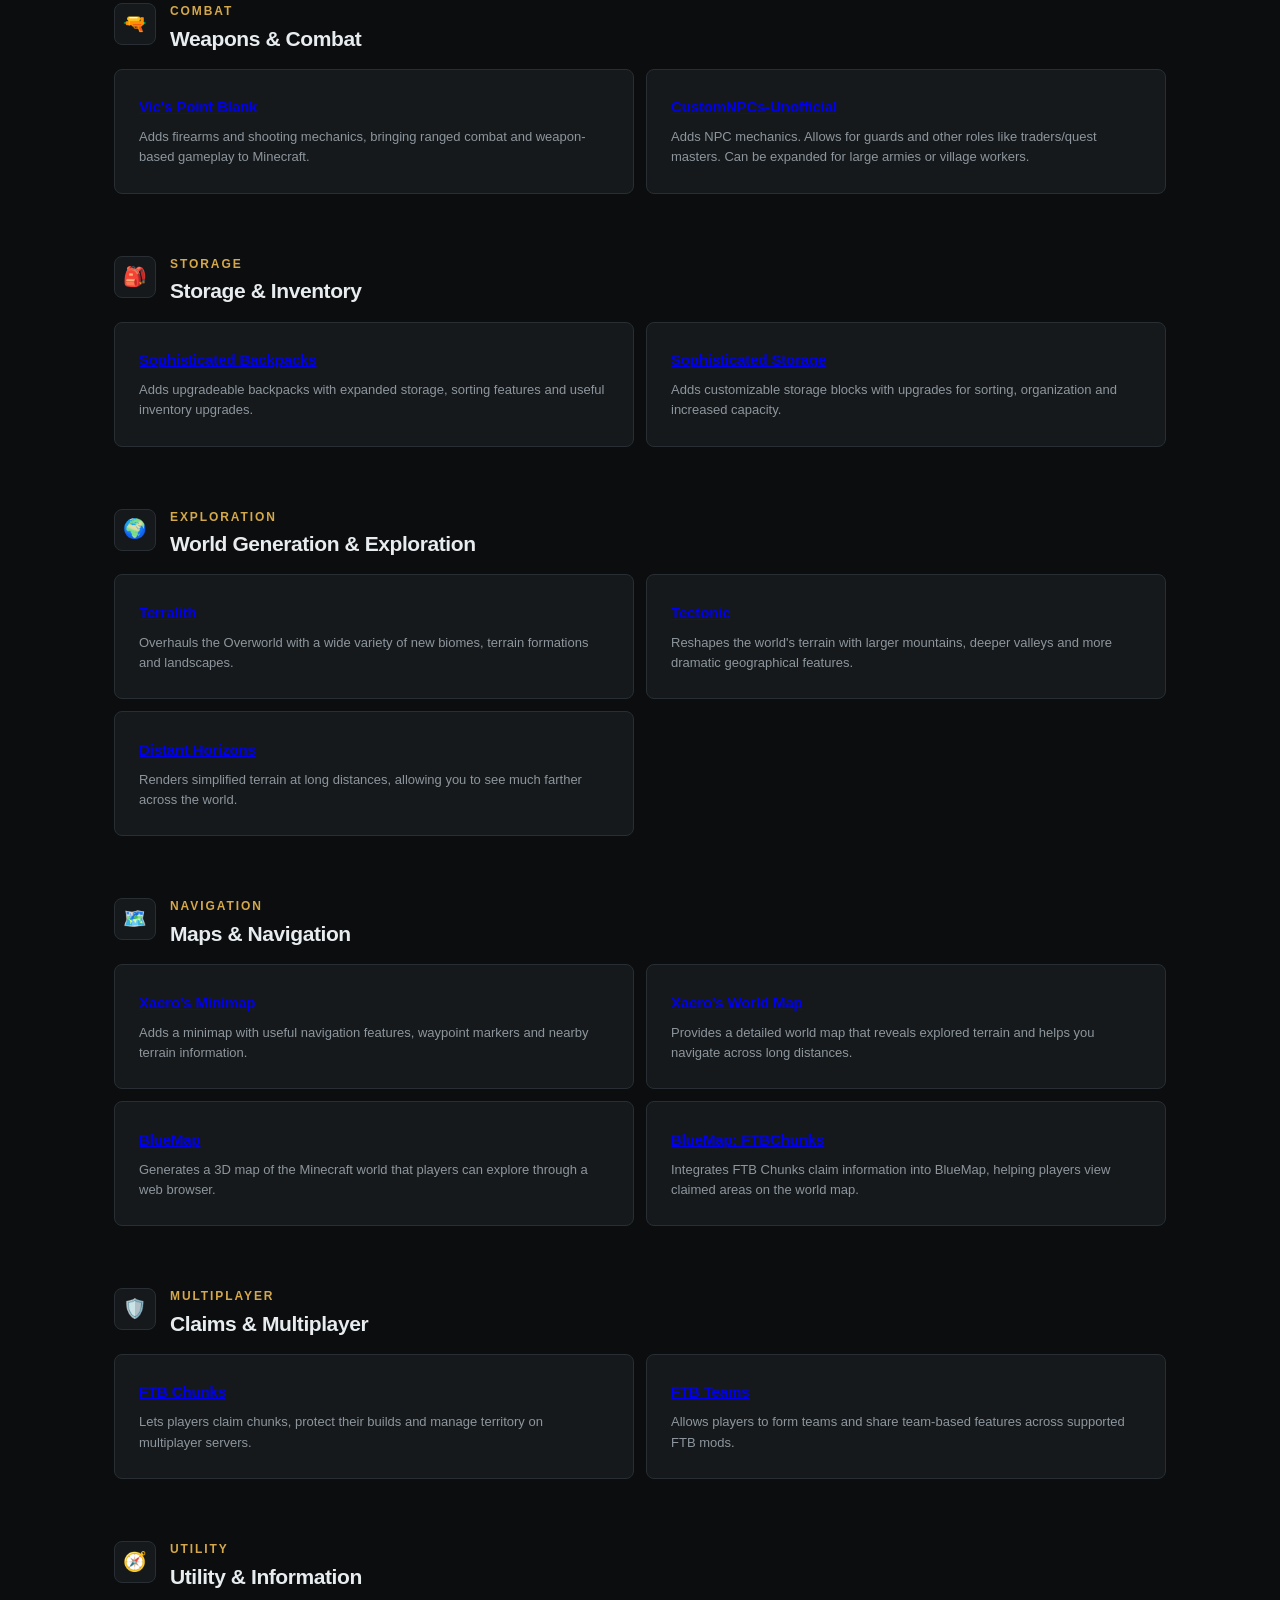
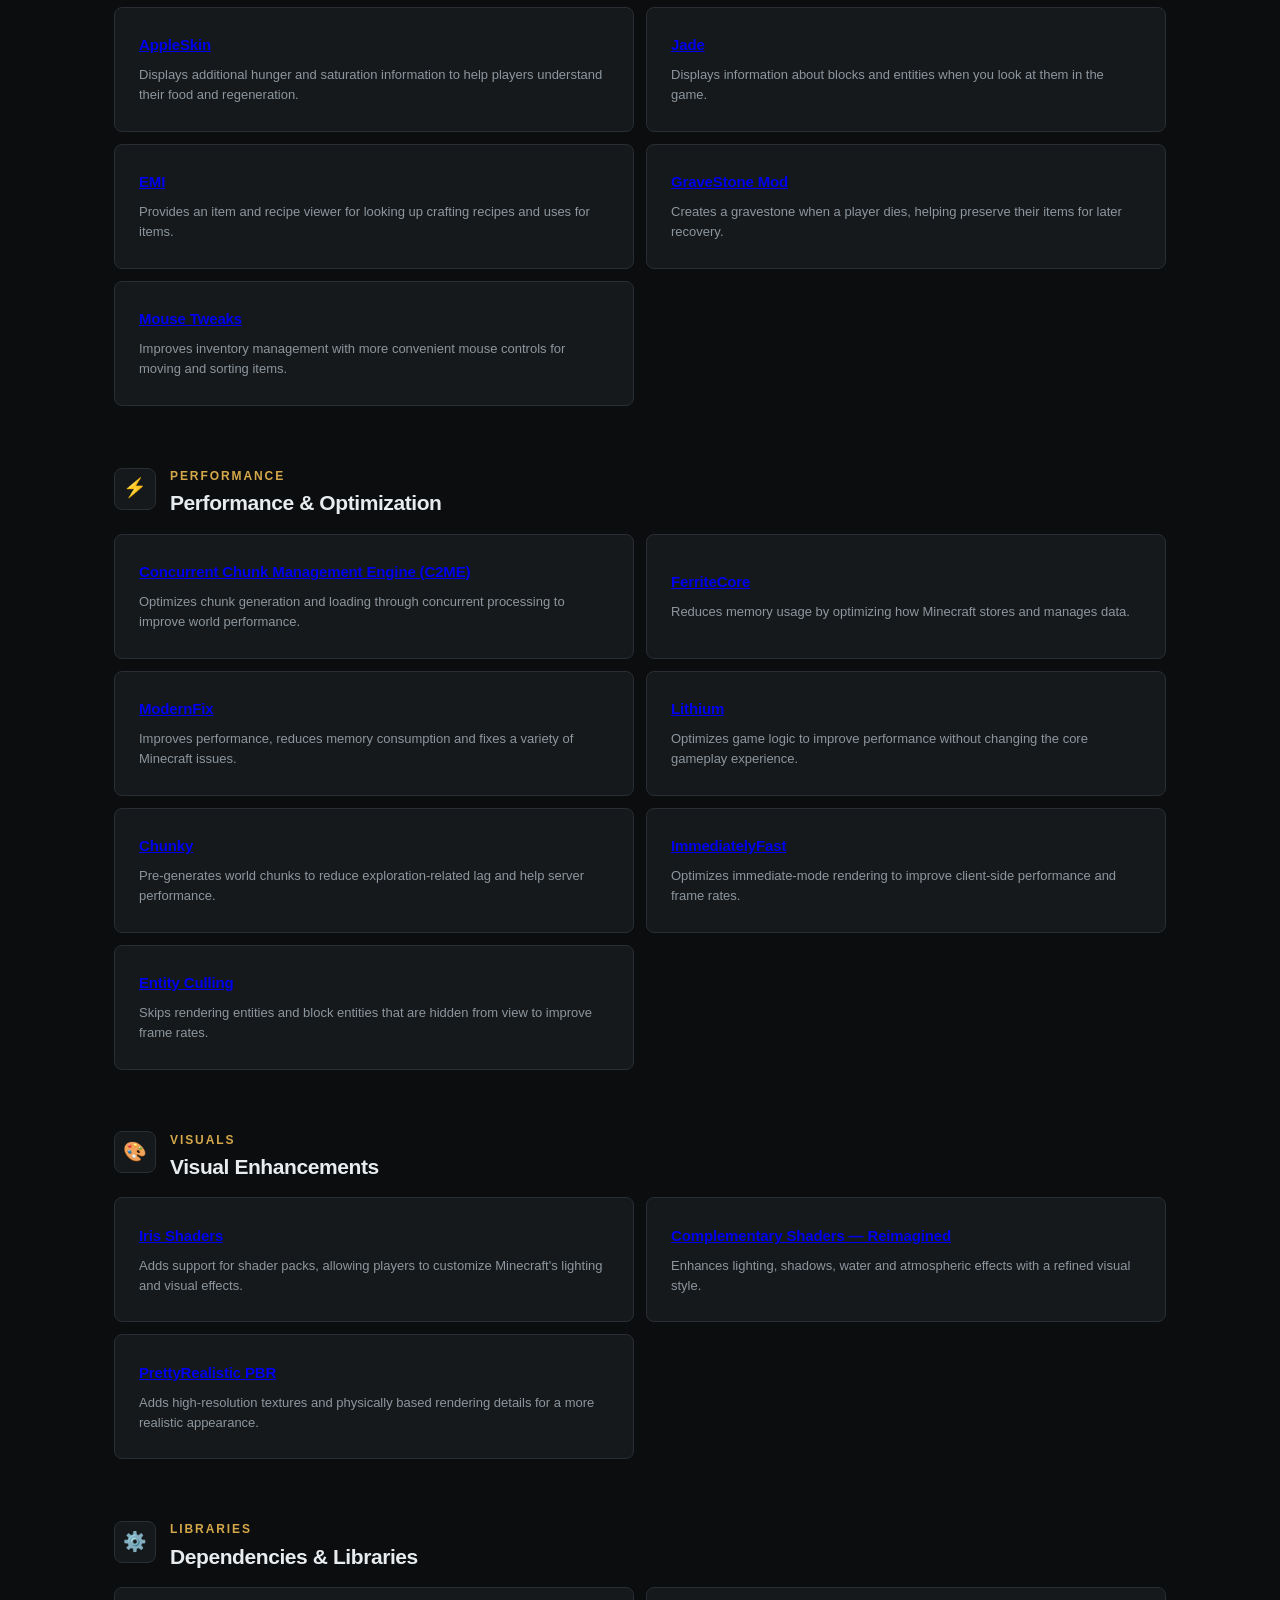
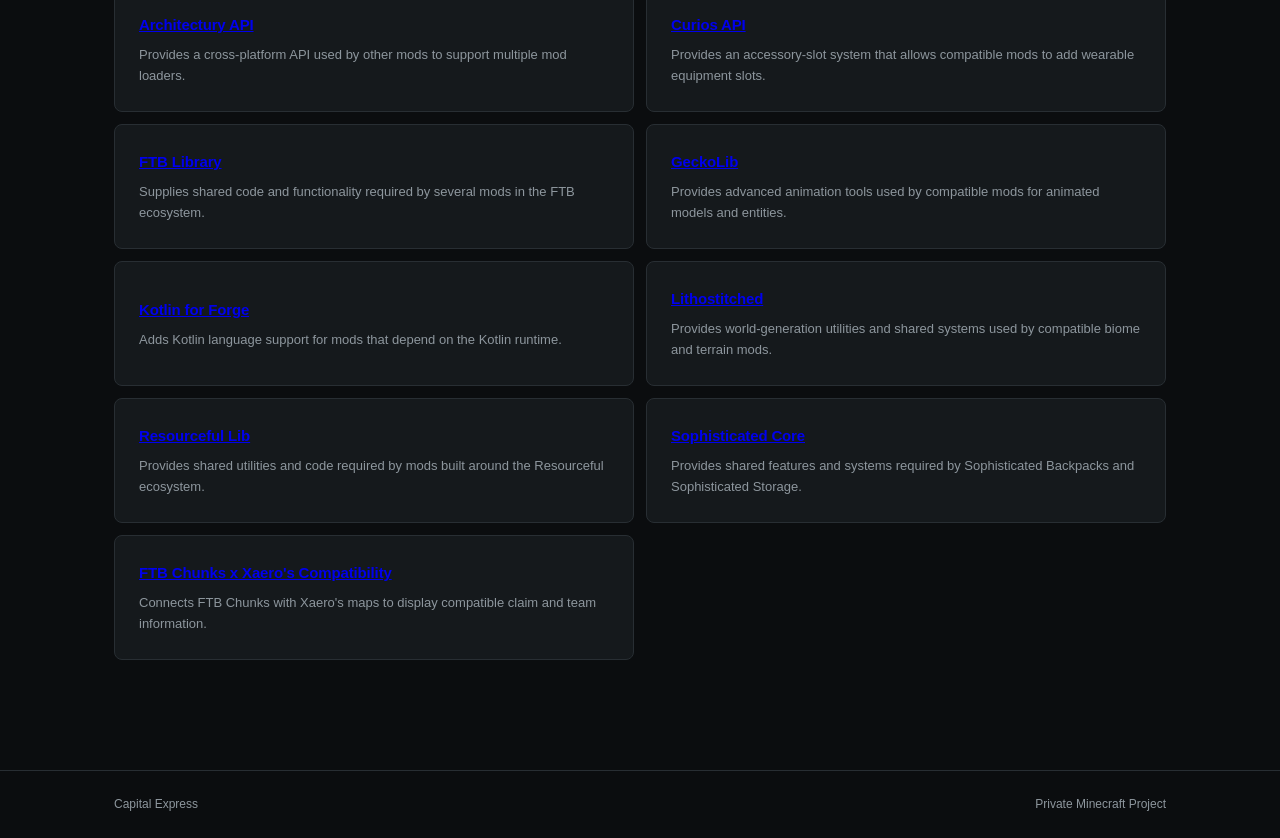
==== commit 8ea8b68b: "Refactor about.html to clean up structure Removed unnecessary div around mod list." ====
--- a/about.html
+++ b/about.html
@@ -212,10 +212,6 @@
         </p>
     </article>
 
-</div>
-
-    <div class="mod-list">
-
     <article class="mod-item">
         <h4><a href="https://www.curseforge.com/minecraft/mc-mods/customnpcs-unofficial">CustomNPCs-Unofficial</a></h4>
         <p>
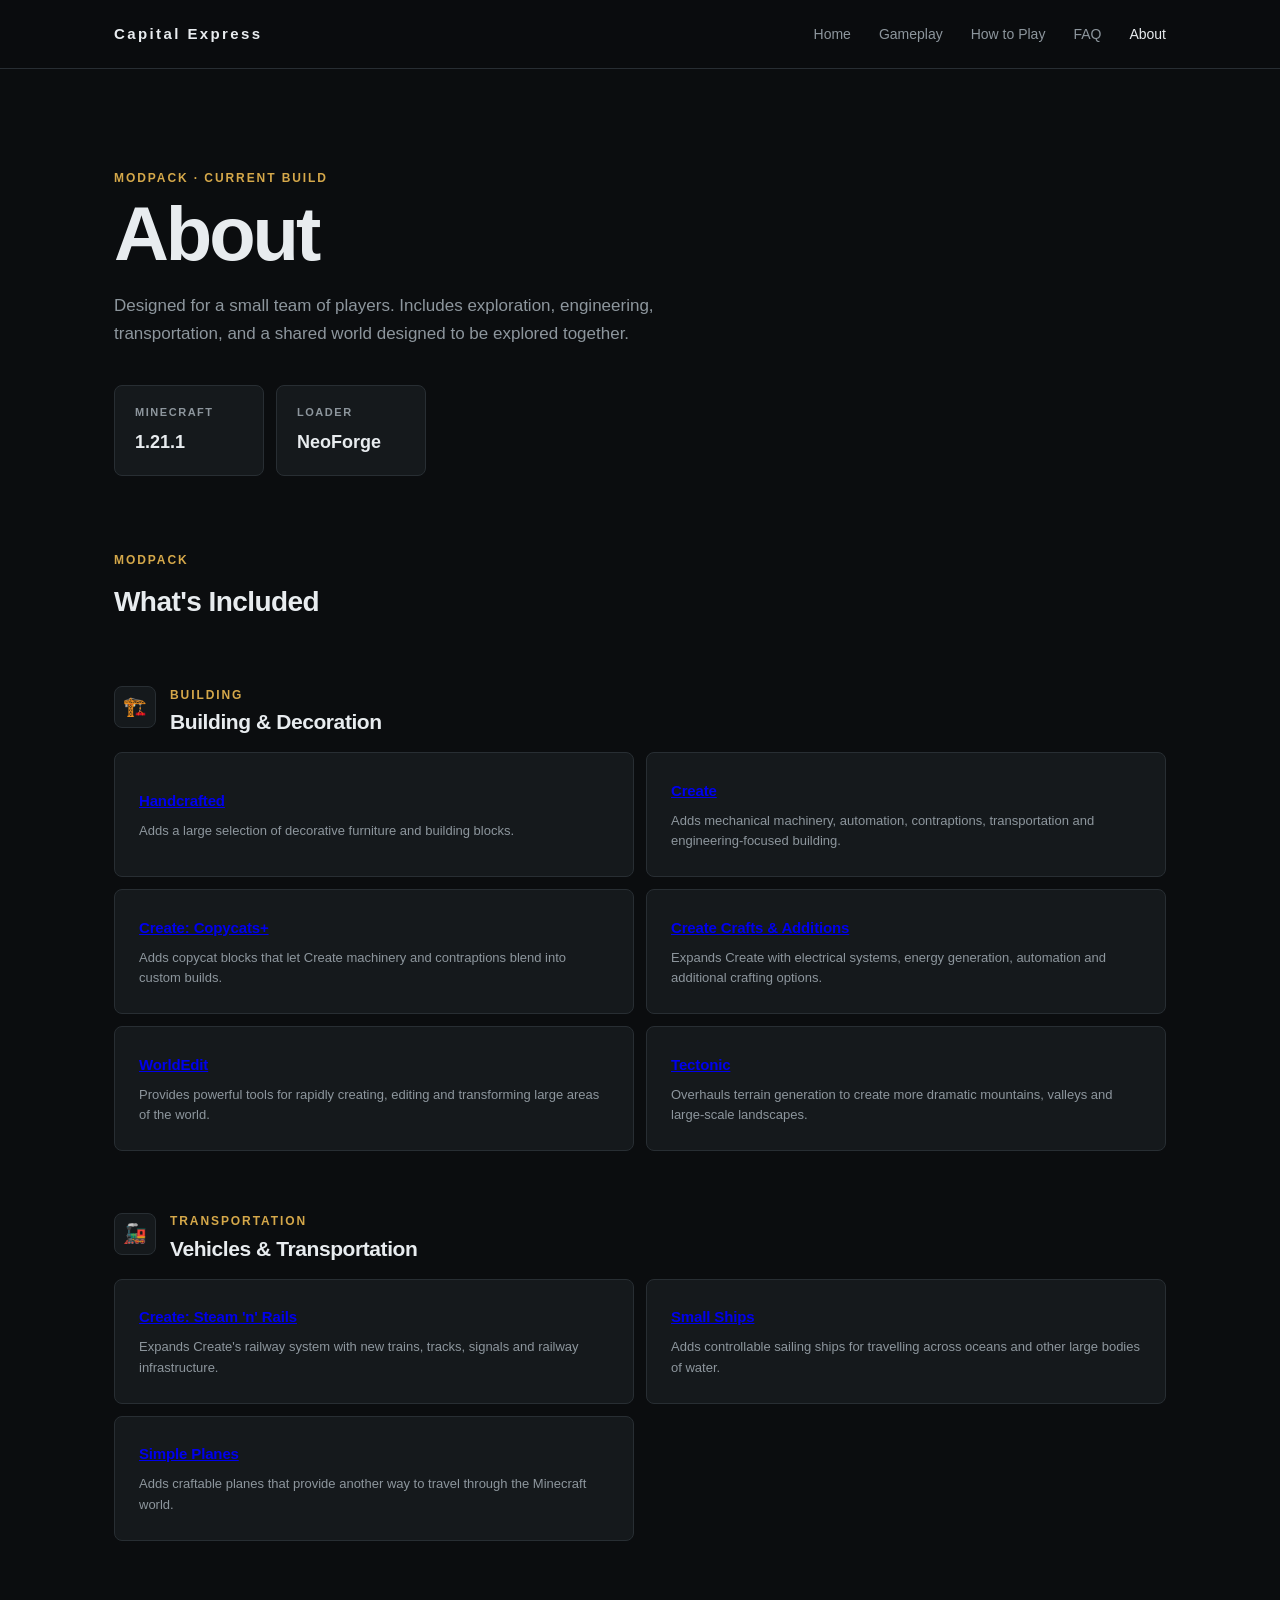
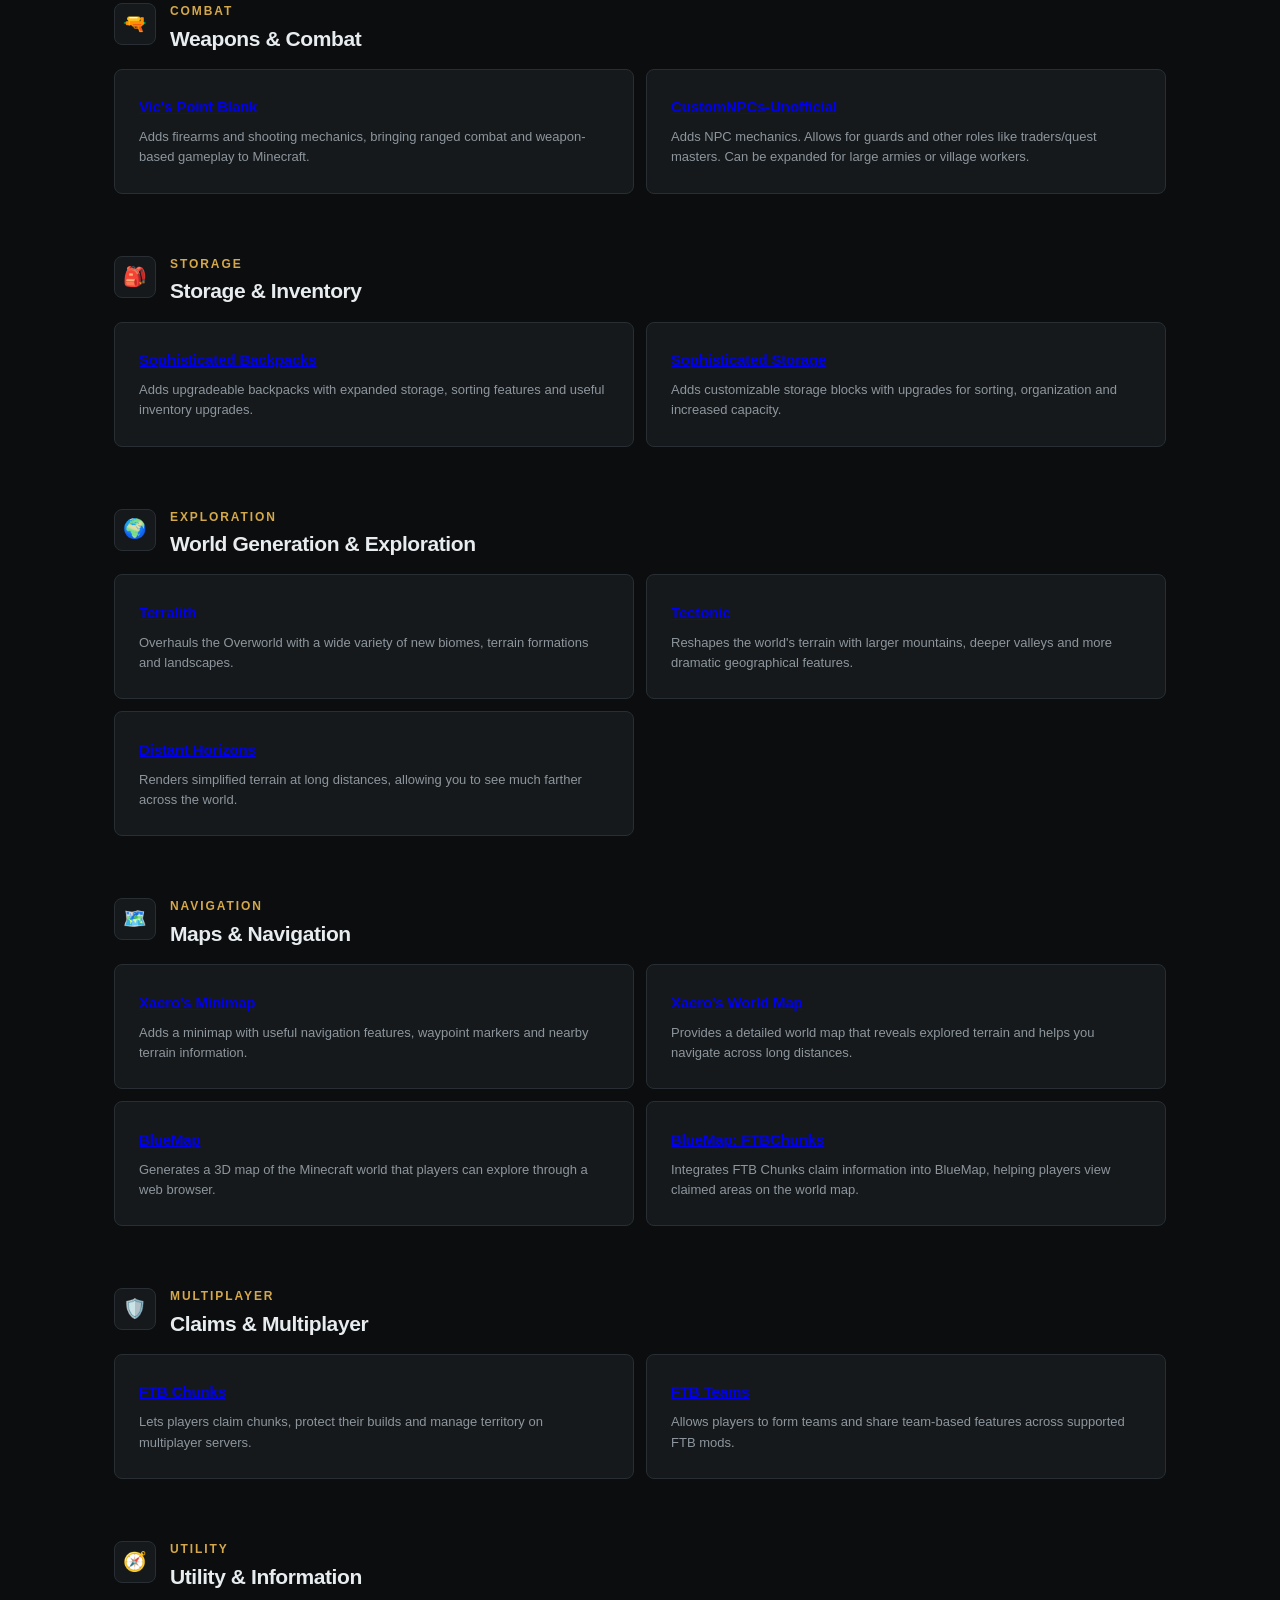
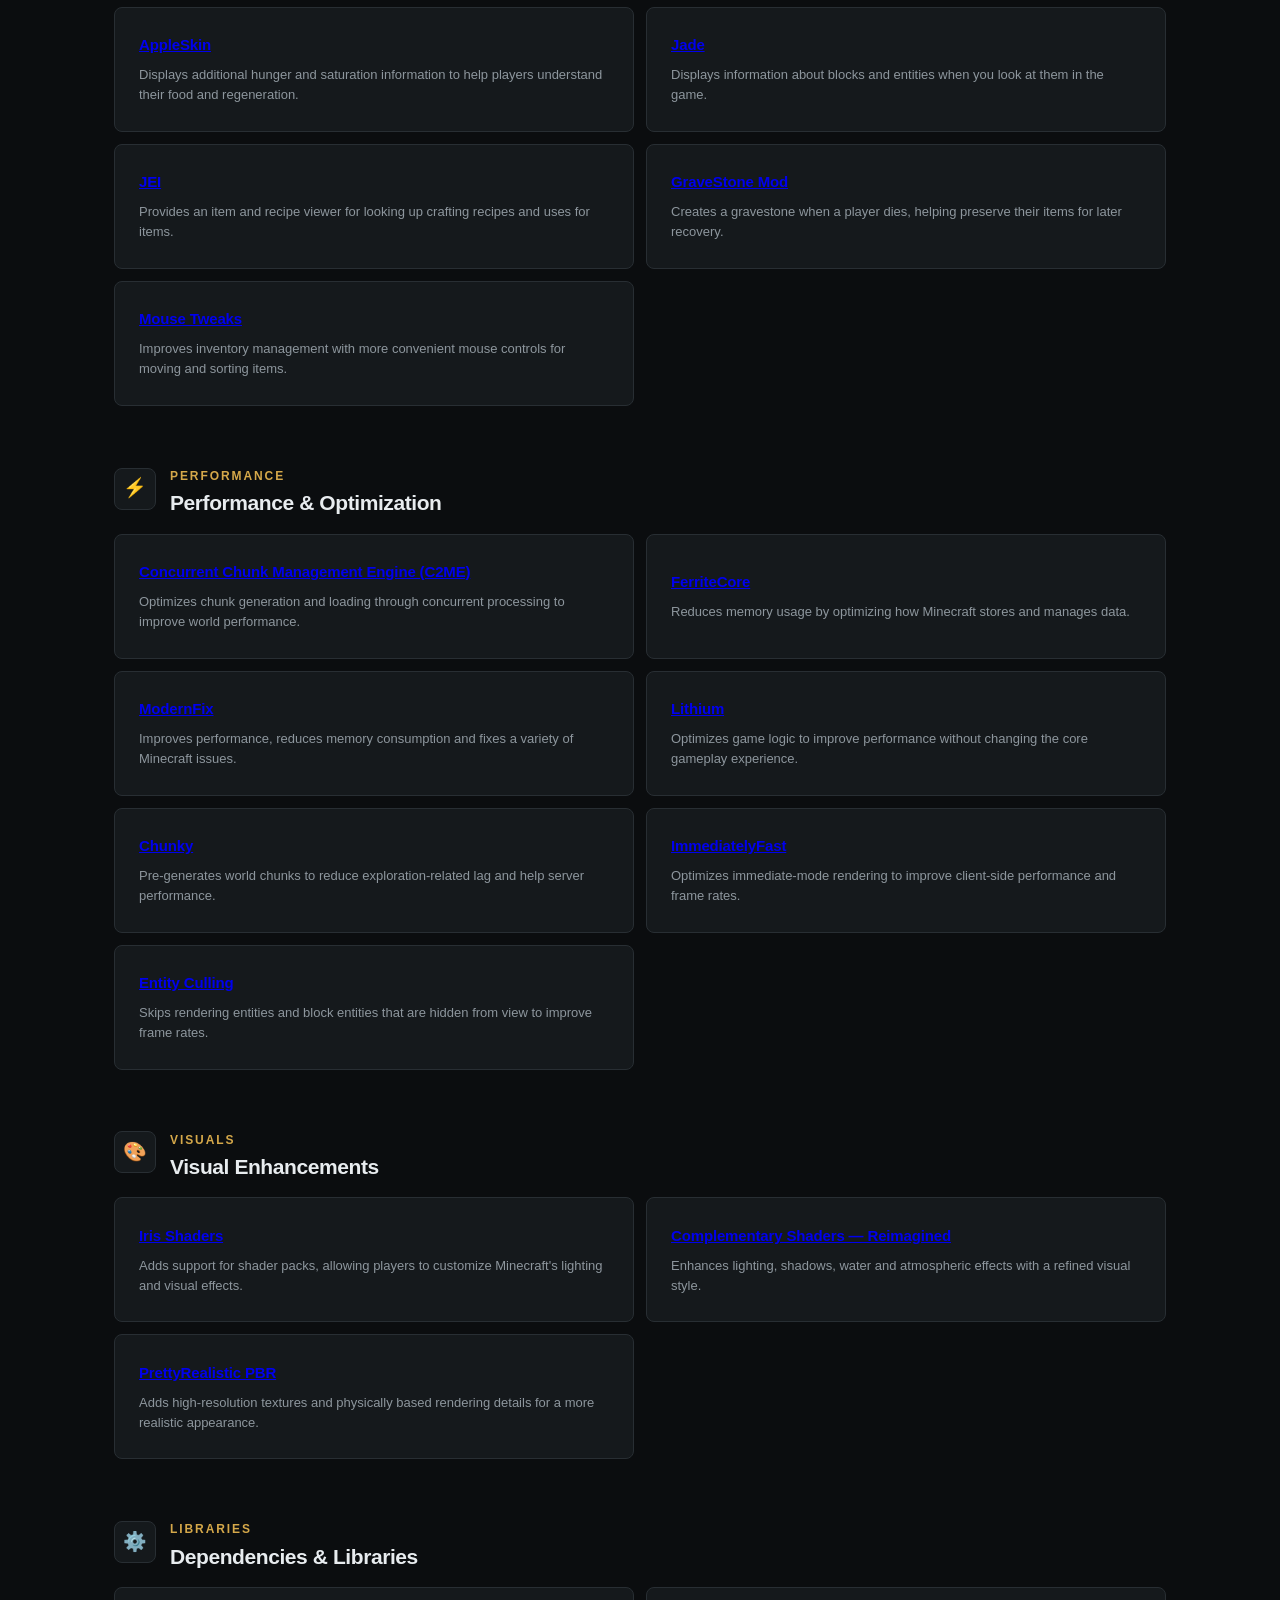
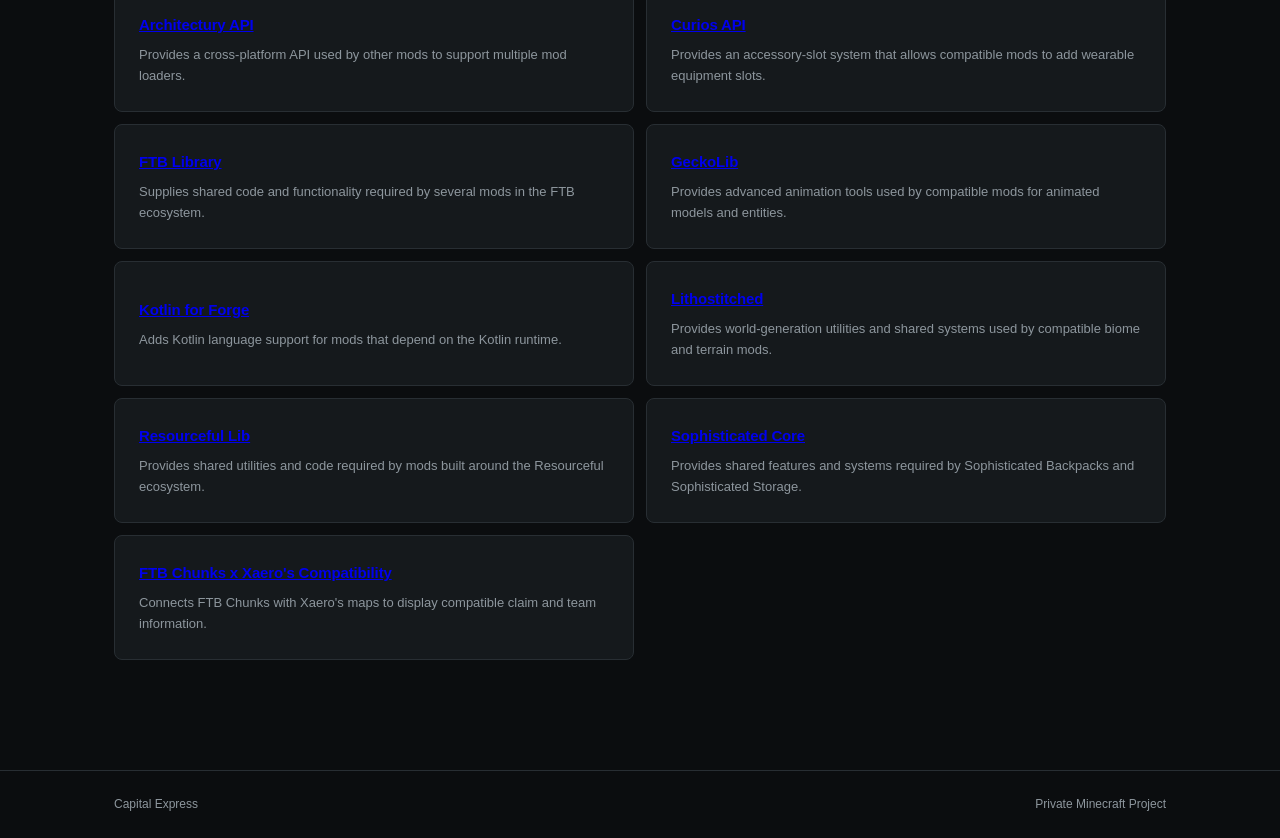
==== commit fd0ecedd: "Update about.html" ====
--- a/about.html
+++ b/about.html
@@ -428,7 +428,7 @@
     </article>
 
     <article class="mod-item">
-        <h4><a href="https://www.curseforge.com/minecraft/mc-mods/emi" target="_blank" rel="noopener noreferrer">EMI</a></h4>
+        <h4><a href="https://www.curseforge.com/minecraft/mc-mods/jei" target="_blank" rel="noopener noreferrer">JEI</a></h4>
         <p>
             Provides an item and recipe viewer for looking up
             crafting recipes and uses for items.
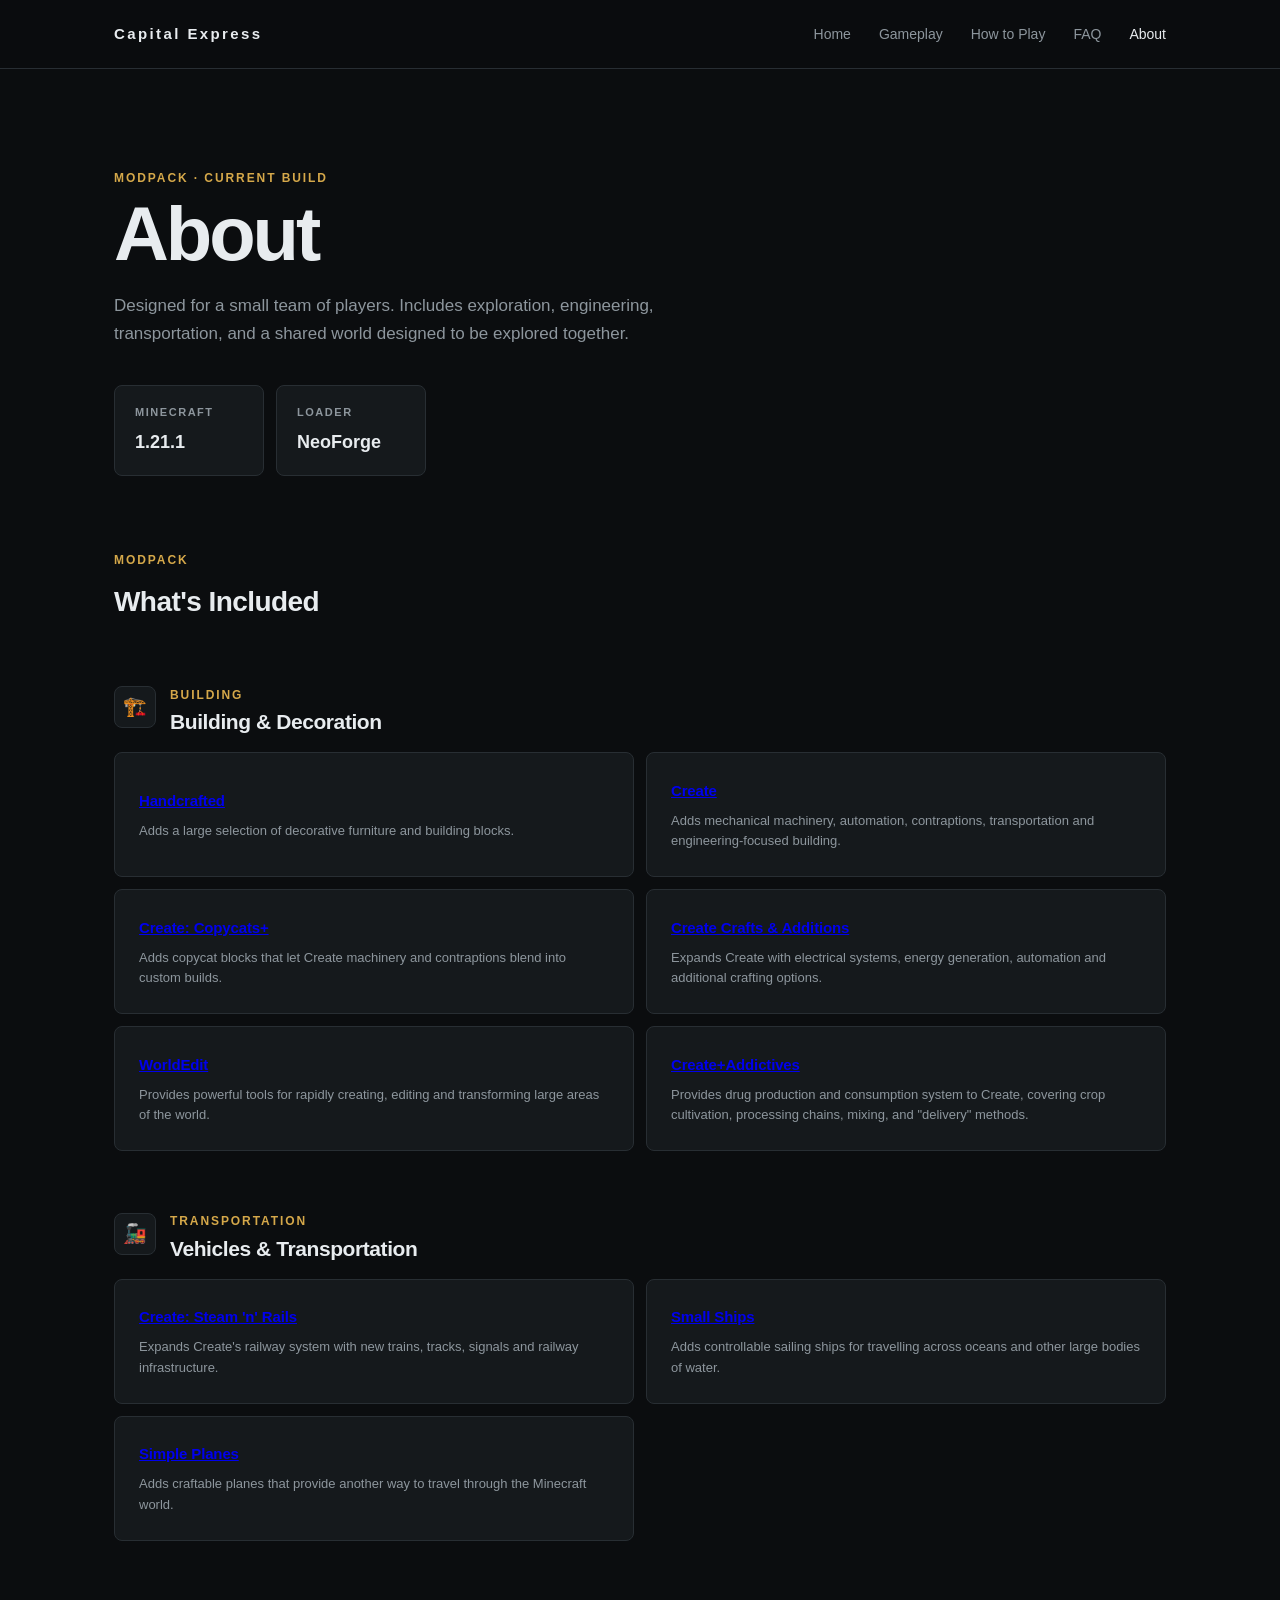
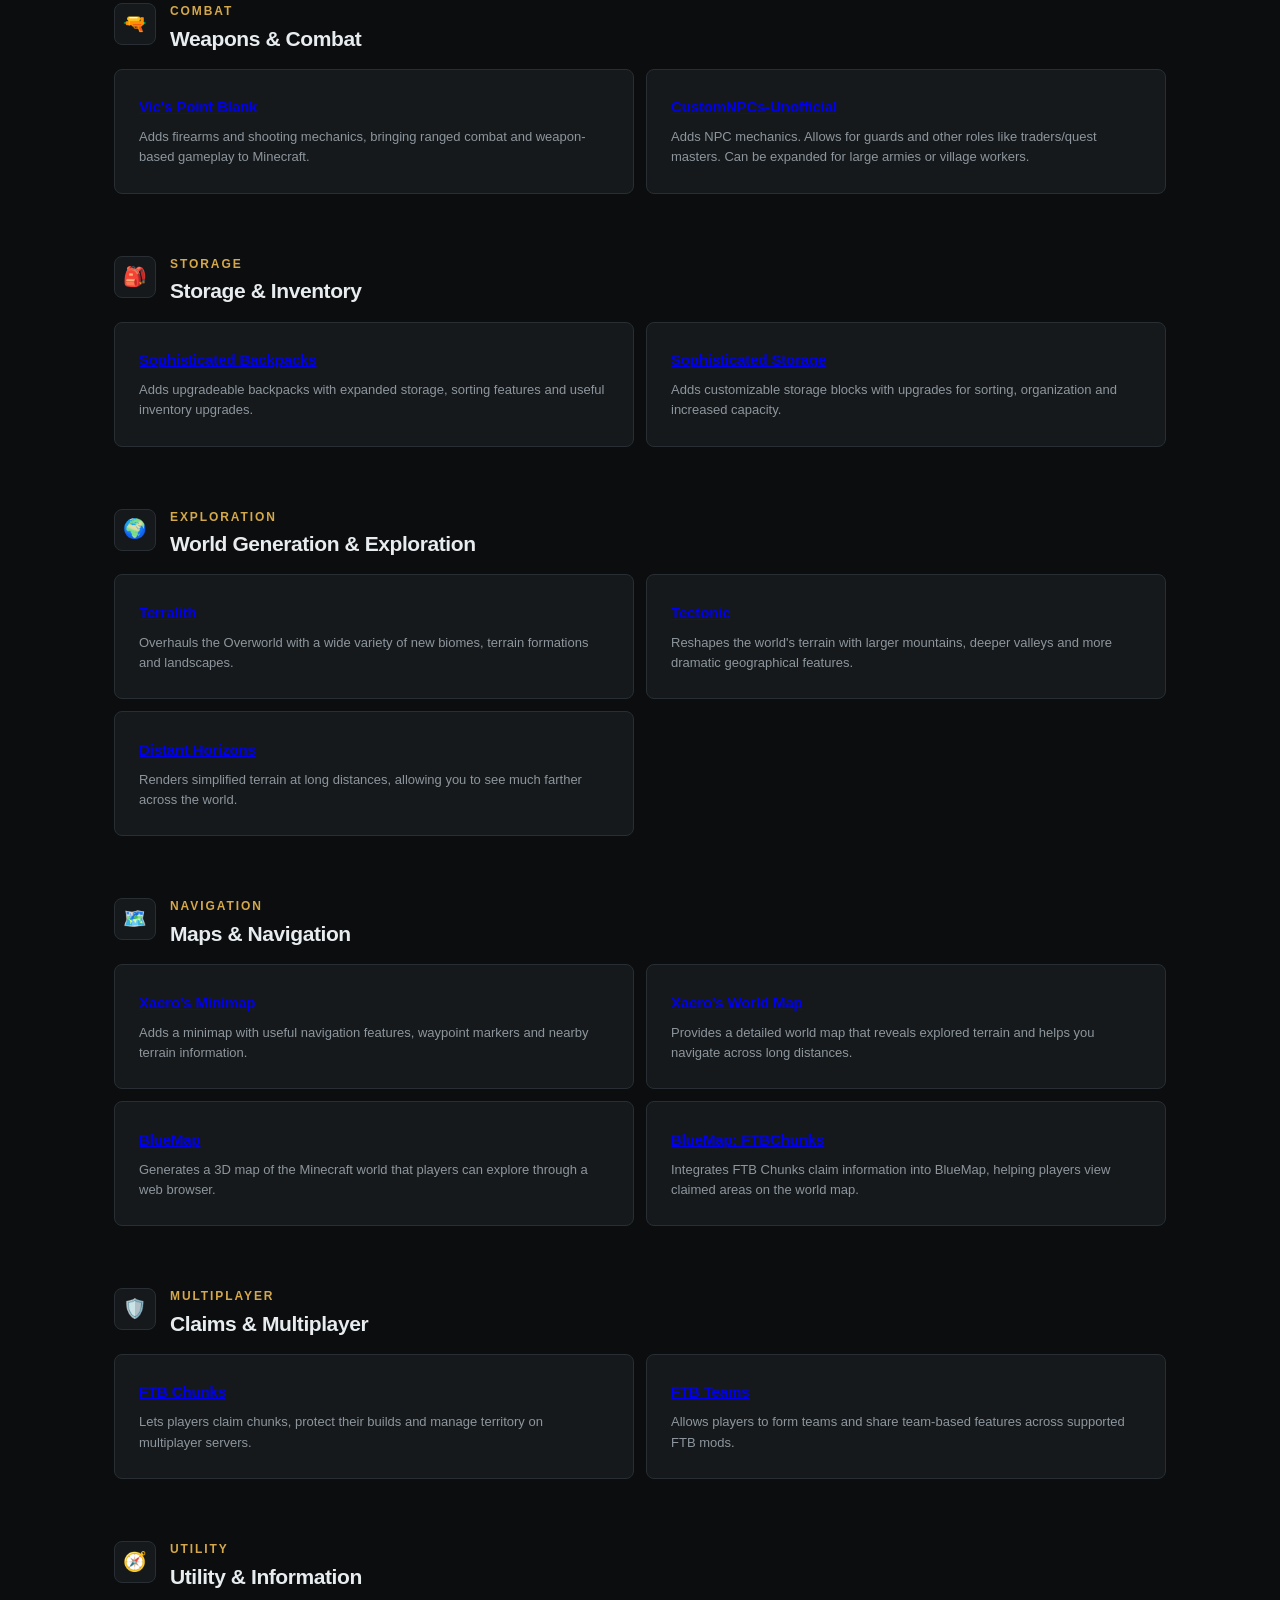
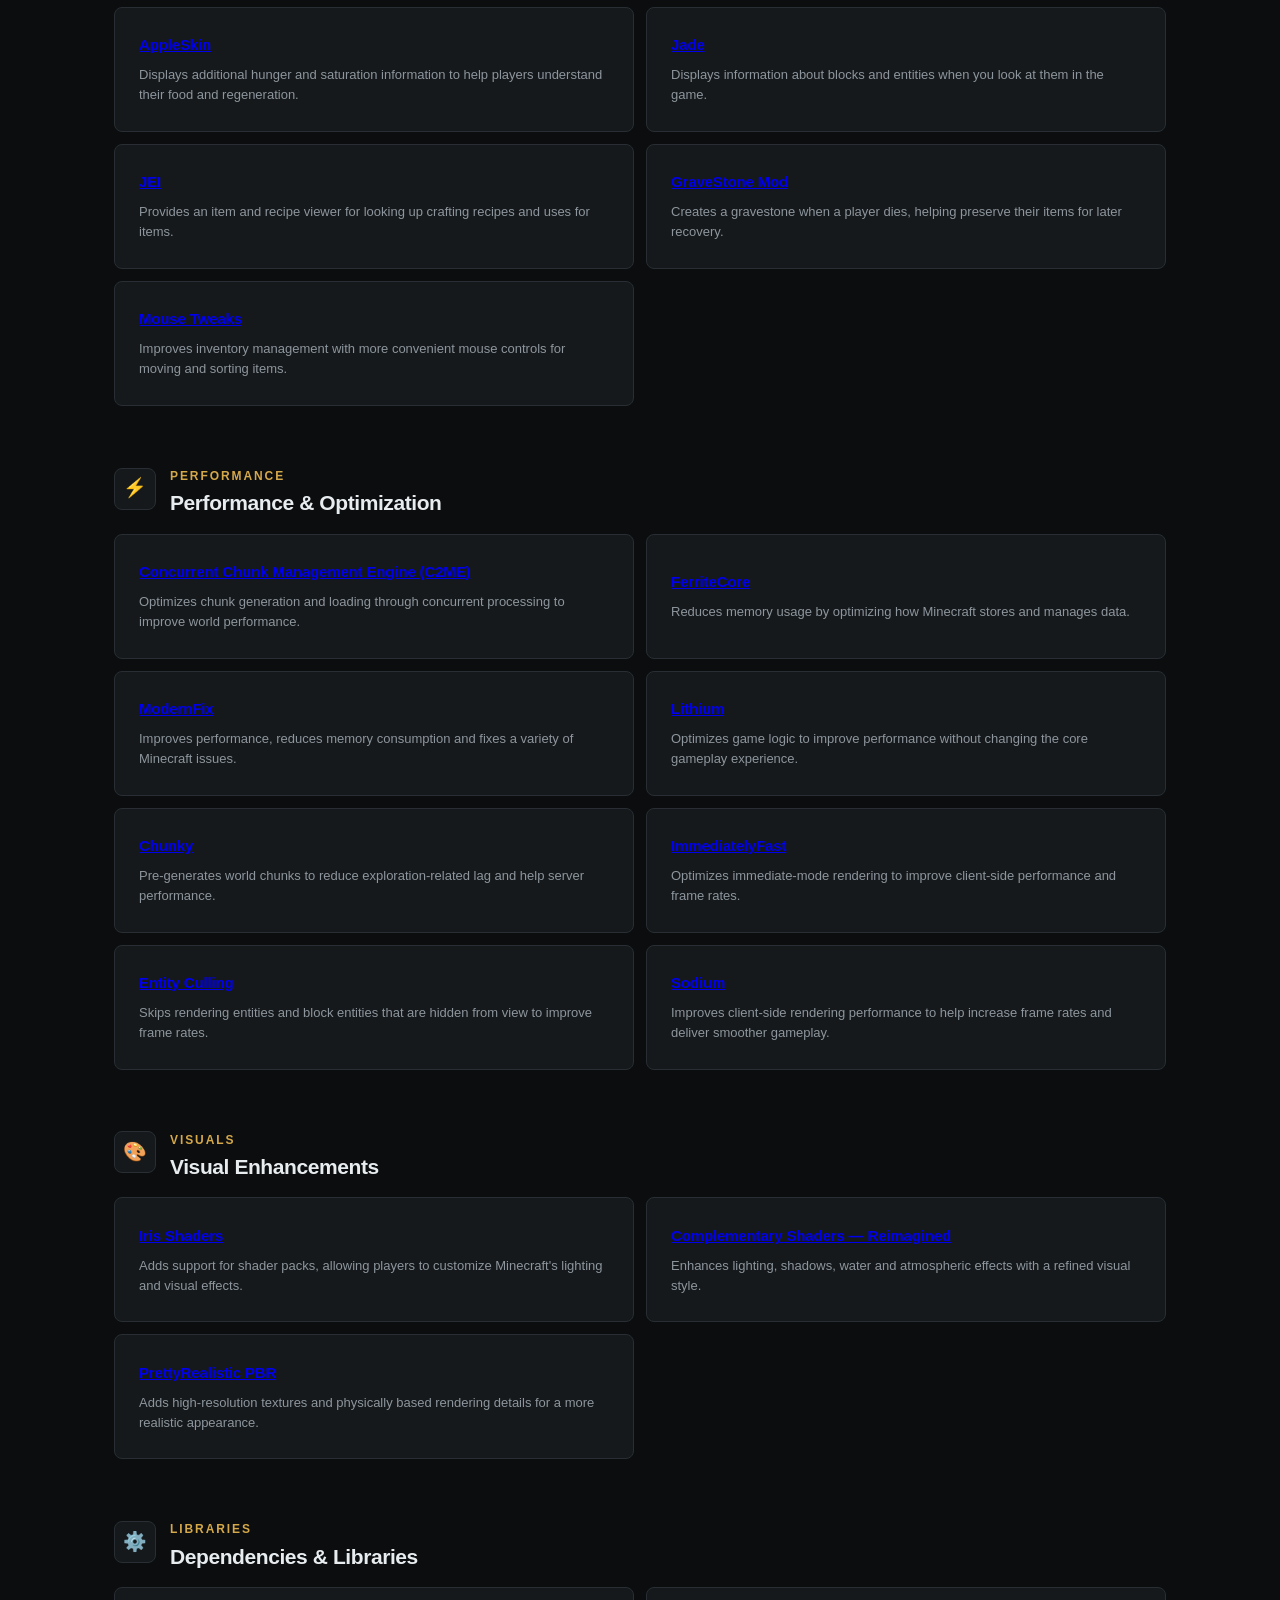
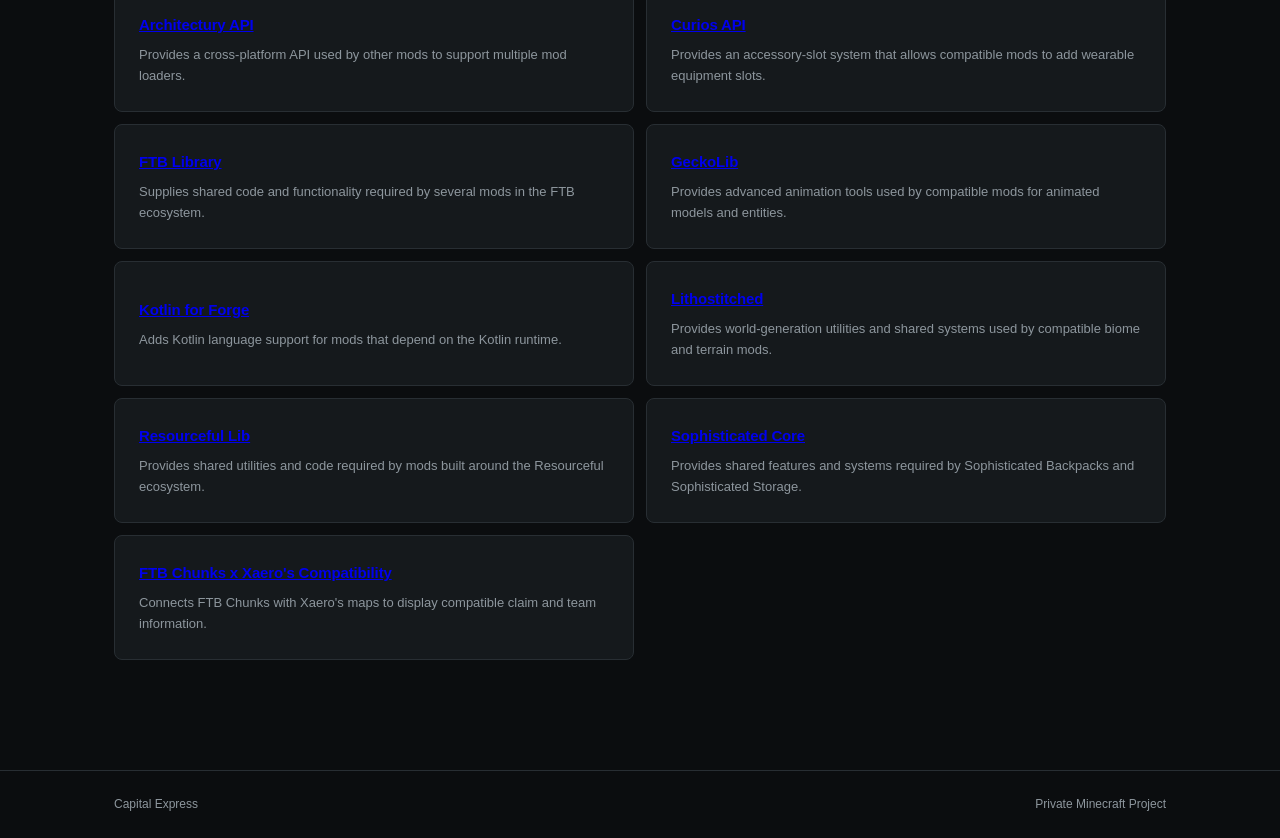
==== commit 403889a7: "Update about.html" ====
--- a/about.html
+++ b/about.html
@@ -129,15 +129,14 @@
             and transforming large areas of the world.
         </p>
     </article>
-
-    <article class="mod-item">
-        <h4><a href="https://www.curseforge.com/minecraft/mc-mods/tectonic" target="_blank" rel="noopener noreferrer">Tectonic</a></h4>
-        <p>
-            Overhauls terrain generation to create more dramatic
-            mountains, valleys and large-scale landscapes.
-        </p>
-    </article>
-
+    
+    <article class="mod-item">
+        <h4><a href="https://www.curseforge.com/minecraft/mc-mods/create-addictives" target="_blank" rel="noopener noreferrer">Create+Addictives</a></h4>
+        <p>
+            Provides drug production and consumption system to Create, covering crop cultivation, processing chains, mixing, and "delivery" methods.
+        </p>
+    </article>
+    
 </div>
 
 
@@ -524,6 +523,14 @@
         <p>
             Skips rendering entities and block entities that
             are hidden from view to improve frame rates.
+        </p>
+    </article>
+
+    <article class="mod-item">
+        <h4><a href="https://www.curseforge.com/minecraft/mc-mods/sodium" target="_blank" rel="noopener noreferrer">Sodium</a></h4>
+        <p>
+            Improves client-side rendering performance to help
+            increase frame rates and deliver smoother gameplay.
         </p>
     </article>
 
--- a/style.css
+++ b/style.css
@@ -746,6 +746,58 @@
     line-height: 1.6;
 }
 
+/* -------------------------
+   Setup Instructions
+------------------------- */
+
+.setup-instructions {
+    display: grid;
+    gap: 9px;
+    margin-top: 16px;
+}
+
+.setup-instruction {
+    display: flex;
+    align-items: flex-start;
+    gap: 11px;
+
+    padding: 11px 12px;
+
+    background: var(--background-light);
+    border: 1px solid var(--border);
+    border-radius: 6px;
+}
+
+.setup-instruction > span {
+    display: flex;
+    align-items: center;
+    justify-content: center;
+    flex-shrink: 0;
+
+    width: 25px;
+    height: 25px;
+
+    background: rgba(213, 168, 74, 0.10);
+    border: 1px solid rgba(213, 168, 74, 0.25);
+    border-radius: 5px;
+
+    color: var(--accent);
+    font-size: 10px;
+    font-weight: 700;
+}
+
+.setup-instruction p {
+    margin: 2px 0 0;
+
+    color: var(--text-muted);
+    font-size: 12px;
+    line-height: 1.6;
+}
+
+.setup-instruction strong {
+    color: var(--text);
+    font-weight: 600;
+}
 
 /* -------------------------
    Buttons
